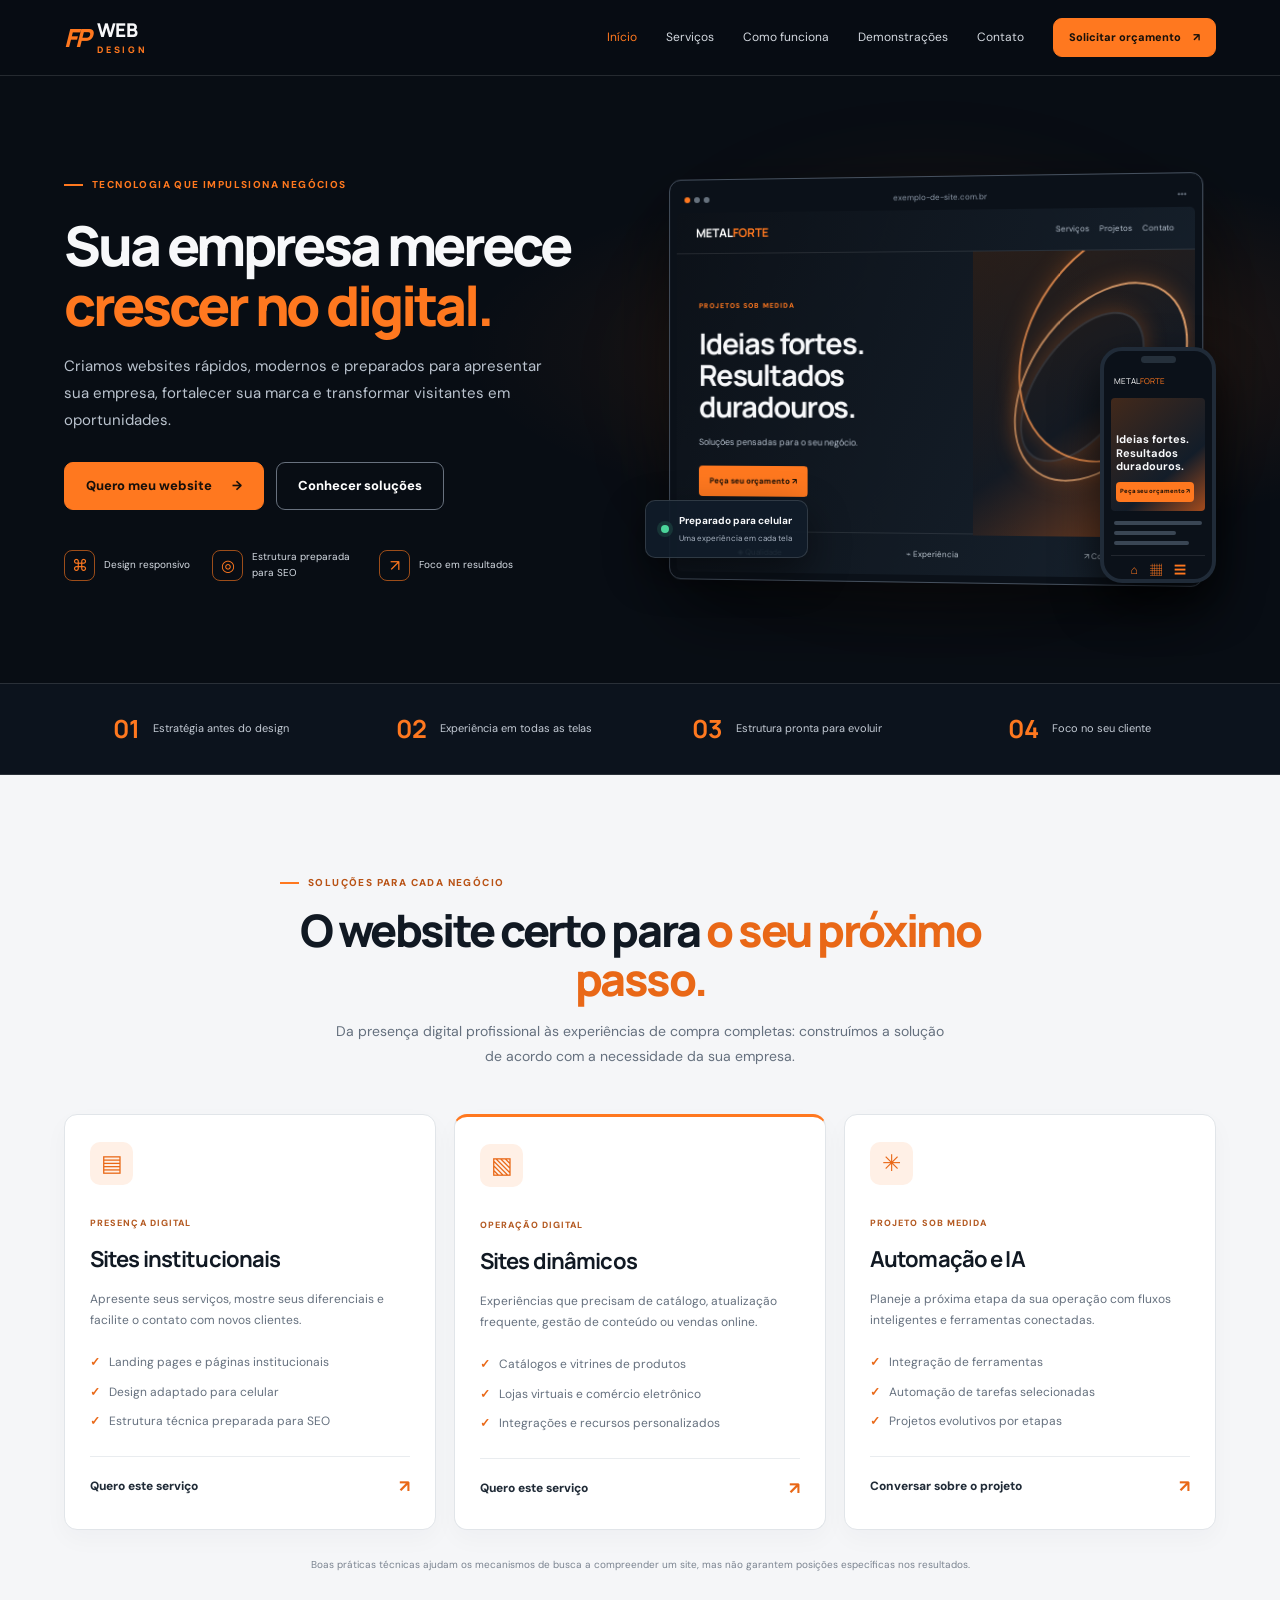
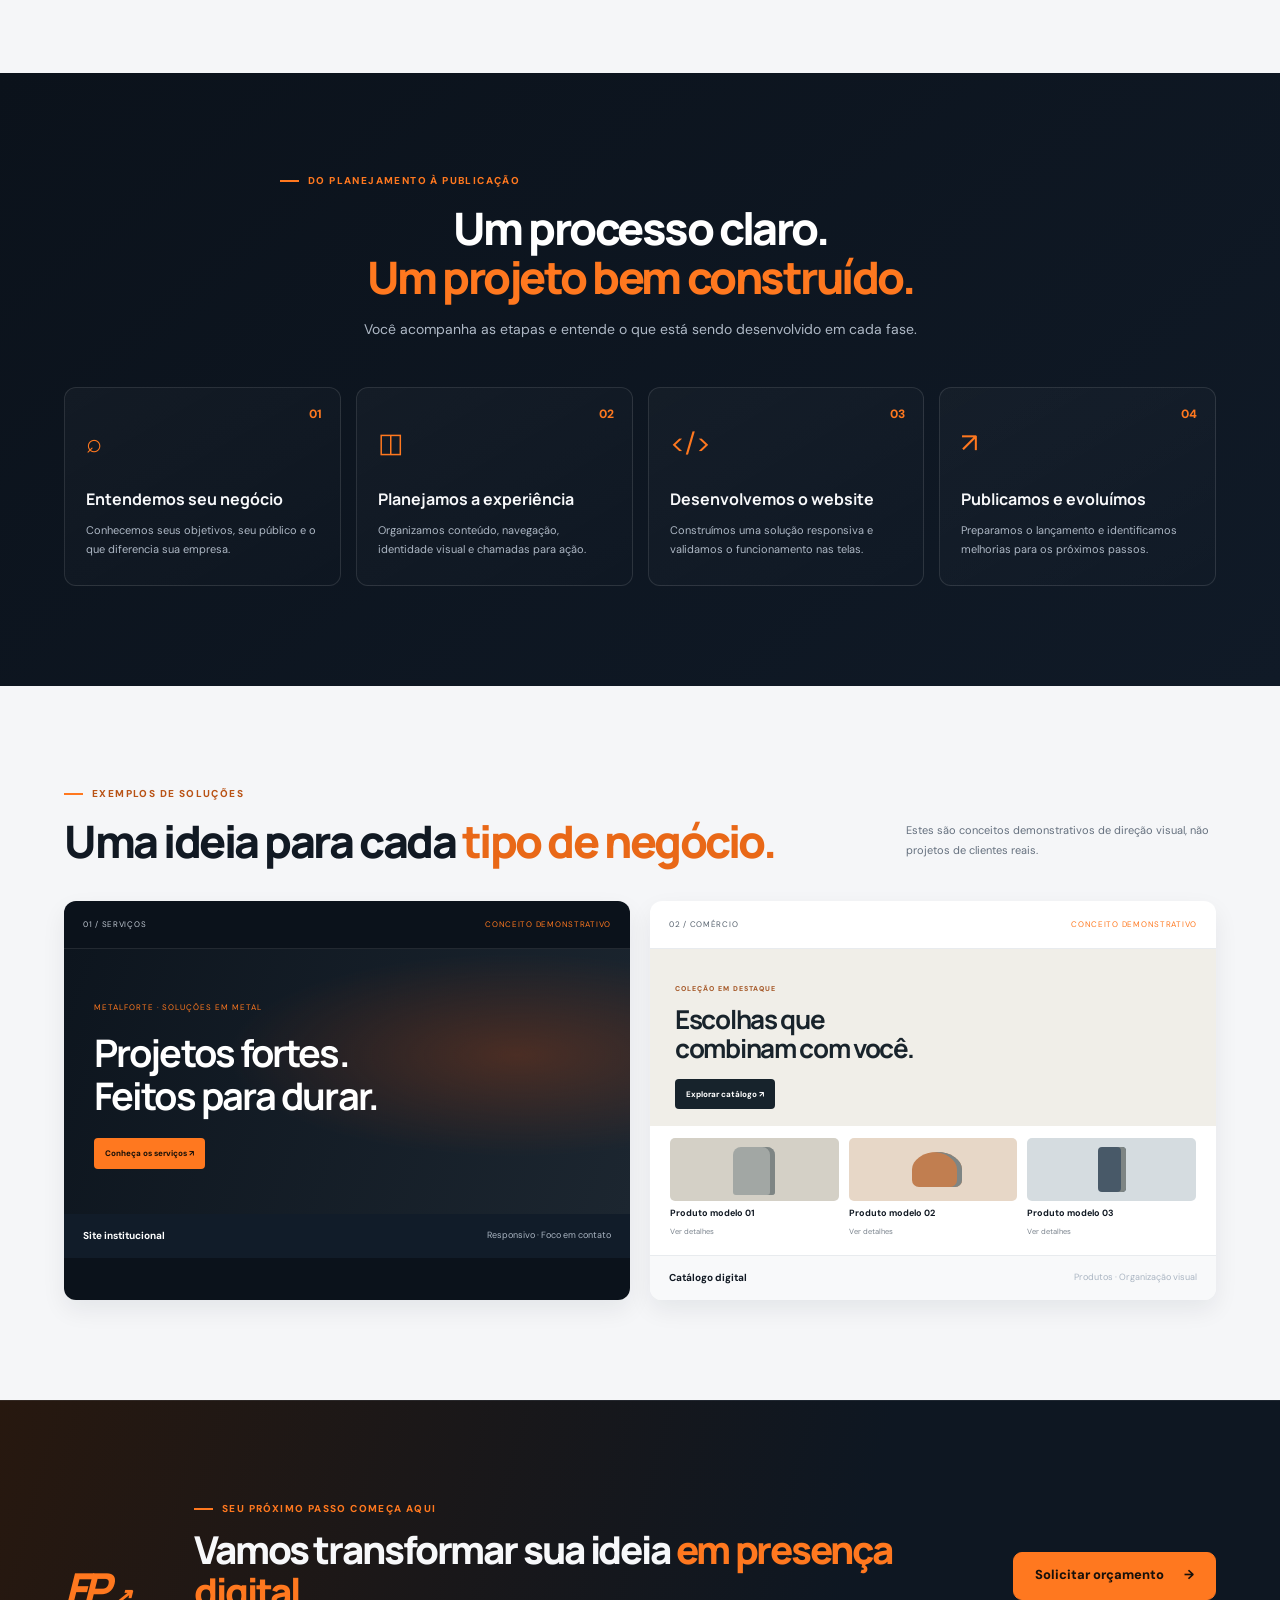
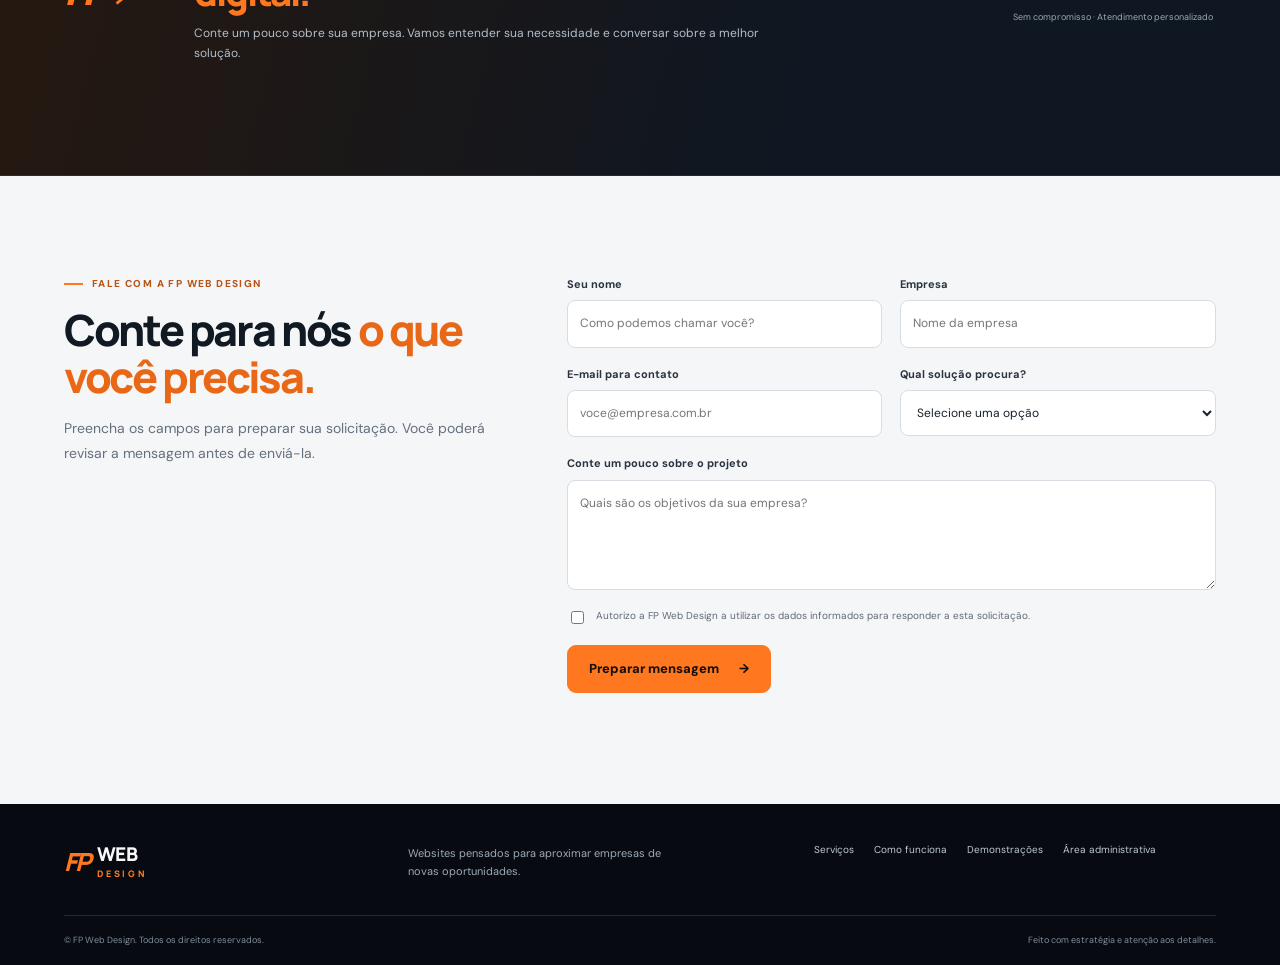
==== index.html @ 77ced9f6 "Add files via upload" ====
<!doctype html>
<html lang="pt-BR">
<head>
  <meta charset="utf-8">
  <meta name="viewport" content="width=device-width, initial-scale=1">
  <meta name="theme-color" content="#080d14">
  <meta name="description" content="A FP Web Design cria websites modernos, responsivos e preparados para ajudar sua empresa a conquistar mais oportunidades." />
  <title>FP Web Design | Sites que geram resultados</title>
  <link rel="preconnect" href="https://fonts.googleapis.com">
  <link rel="preconnect" href="https://fonts.gstatic.com" crossorigin>
  <link href="https://fonts.googleapis.com/css2?family=DM+Sans:wght@400;500;600;700&family=Manrope:wght@400;500;600;700;800&display=swap" rel="stylesheet">
  <link rel="stylesheet" href="styles.css">
</head>
<body>
  <header class="topbar">
    <a class="marca" href="#inicio" aria-label="FP Web Design - início">
      <span class="marca-simbolo">FP</span><span class="marca-texto">WEB <small>DESIGN</small></span>
    </a>
    <button class="menu-alternar" aria-label="Abrir menu" aria-expanded="false" aria-controls="menu-principal"><span></span><span></span><span></span></button>
    <nav id="menu-principal" class="menu-principal">
      <a class="ativo" href="#inicio">Início</a><a href="#servicos">Serviços</a><a href="#processo">Como funciona</a><a href="#portfolio">Demonstrações</a><a href="#contato">Contato</a>
      <a class="botao botao-pequeno" href="#contato">Solicitar orçamento <span aria-hidden="true">↗</span></a>
    </nav>
  </header>

  <main>
    <section class="hero secao" id="inicio">
      <div class="hero-conteudo">
        <span class="sobretitulo"><i></i> TECNOLOGIA QUE IMPULSIONA NEGÓCIOS</span>
        <h1>Sua empresa merece <span>crescer no digital.</span></h1>
        <p class="hero-descricao">Criamos websites rápidos, modernos e preparados para apresentar sua empresa, fortalecer sua marca e transformar visitantes em oportunidades.</p>
        <div class="hero-acoes"><a class="botao" href="#contato">Quero meu website <span aria-hidden="true">→</span></a><a class="botao botao-secundario" href="#portfolio">Conhecer soluções</a></div>
        <div class="beneficios"><div><span class="icone">⌘</span><span>Design responsivo</span></div><div><span class="icone">◎</span><span>Estrutura preparada para SEO</span></div><div><span class="icone">↗</span><span>Foco em resultados</span></div></div>
      </div>
      <div class="hero-visual" aria-label="Prévia ilustrativa de um website em computador e celular">
        <div class="brilho"></div>
        <div class="janela-site">
          <div class="janela-topo"><span class="pontos"><i></i><i></i><i></i></span><span>exemplo-de-site.com.br</span><span>•••</span></div>
          <div class="mini-site">
            <div class="mini-nav"><b>METAL<span>FORTE</span></b><span>Serviços　 Projetos　 Contato</span></div>
            <div class="mini-conteudo"><small>PROJETOS SOB MEDIDA</small><h3>Ideias fortes.<br>Resultados duradouros.</h3><p>Soluções pensadas para o seu negócio.</p><span class="mini-botao">Peça seu orçamento ↗</span></div>
            <div class="mini-imagem"><div class="arco arco-1"></div><div class="arco arco-2"></div><div class="arco arco-3"></div><span>DESIGN<br>QUE CONECTA</span></div>
            <div class="mini-rodape"><span>◈ Qualidade</span><span>⌁ Experiência</span><span>↗ Confiança</span></div>
          </div>
        </div>
        <div class="celular"><div class="celular-ilha"></div><div class="celular-marca">METAL<span>FORTE</span></div><div class="celular-imagem"><b>Ideias fortes.<br>Resultados duradouros.</b><span class="mini-botao">Peça seu orçamento ↗</span></div><div class="celular-linhas"><i></i><i></i><i></i></div><div class="celular-menu">⌂　▦　☰</div></div>
        <div class="etiqueta-flutuante"><span class="status-ponto"></span><div><b>Preparado para celular</b><small>Uma experiência em cada tela</small></div></div>
      </div>
    </section>

    <section class="faixa-numeros" aria-label="Diferenciais da FP Web Design"><div><strong>01</strong><span>Estratégia antes do design</span></div><div><strong>02</strong><span>Experiência em todas as telas</span></div><div><strong>03</strong><span>Estrutura pronta para evoluir</span></div><div><strong>04</strong><span>Foco no seu cliente</span></div></section>

    <section class="secao servicos" id="servicos">
      <div class="cabecalho-secao"><span class="sobretitulo texto-escuro"><i></i> SOLUÇÕES PARA CADA NEGÓCIO</span><h2>O website certo para <span>o seu próximo passo.</span></h2><p>Da presença digital profissional às experiências de compra completas: construímos a solução de acordo com a necessidade da sua empresa.</p></div>
      <div class="cartoes-servicos">
        <article class="cartao-servico"><div class="cartao-icone">▤</div><span class="etiqueta">PRESENÇA DIGITAL</span><h3>Sites institucionais</h3><p>Apresente seus serviços, mostre seus diferenciais e facilite o contato com novos clientes.</p><ul><li>Landing pages e páginas institucionais</li><li>Design adaptado para celular</li><li>Estrutura técnica preparada para SEO</li></ul><a href="#contato" class="link-seta" data-servico="Site institucional">Quero este serviço <span>↗</span></a></article>
        <article class="cartao-servico cartao-destaque"><div class="cartao-icone">▧</div><span class="etiqueta">OPERAÇÃO DIGITAL</span><h3>Sites dinâmicos</h3><p>Experiências que precisam de catálogo, atualização frequente, gestão de conteúdo ou vendas online.</p><ul><li>Catálogos e vitrines de produtos</li><li>Lojas virtuais e comércio eletrônico</li><li>Integrações e recursos personalizados</li></ul><a href="#contato" class="link-seta" data-servico="Site dinâmico">Quero este serviço <span>↗</span></a></article>
        <article class="cartao-servico"><div class="cartao-icone">✳</div><span class="etiqueta">PROJETO SOB MEDIDA</span><h3>Automação e IA</h3><p>Planeje a próxima etapa da sua operação com fluxos inteligentes e ferramentas conectadas.</p><ul><li>Integração de ferramentas</li><li>Automação de tarefas selecionadas</li><li>Projetos evolutivos por etapas</li></ul><a href="#contato" class="link-seta" data-servico="Automação e inteligência artificial">Conversar sobre o projeto <span>↗</span></a></article>
      </div>
      <p class="nota-seo">Boas práticas técnicas ajudam os mecanismos de busca a compreender um site, mas não garantem posições específicas nos resultados.</p>
    </section>

    <section class="secao processo" id="processo">
      <div class="cabecalho-secao"><span class="sobretitulo"><i></i> DO PLANEJAMENTO À PUBLICAÇÃO</span><h2>Um processo claro.<br><span>Um projeto bem construído.</span></h2><p>Você acompanha as etapas e entende o que está sendo desenvolvido em cada fase.</p></div>
      <div class="passos"><article><span class="passo-numero">01</span><div class="passo-icone">⌕</div><h3>Entendemos seu negócio</h3><p>Conhecemos seus objetivos, seu público e o que diferencia sua empresa.</p></article><article><span class="passo-numero">02</span><div class="passo-icone">◫</div><h3>Planejamos a experiência</h3><p>Organizamos conteúdo, navegação, identidade visual e chamadas para ação.</p></article><article><span class="passo-numero">03</span><div class="passo-icone">&lt;/&gt;</div><h3>Desenvolvemos o website</h3><p>Construímos uma solução responsiva e validamos o funcionamento nas telas.</p></article><article><span class="passo-numero">04</span><div class="passo-icone">↗</div><h3>Publicamos e evoluímos</h3><p>Preparamos o lançamento e identificamos melhorias para os próximos passos.</p></article></div>
    </section>

    <section class="secao portfolio" id="portfolio">
      <div class="portfolio-cabecalho"><div><span class="sobretitulo texto-escuro"><i></i> EXEMPLOS DE SOLUÇÕES</span><h2>Uma ideia para cada <span>tipo de negócio.</span></h2></div><p>Estes são conceitos demonstrativos de direção visual, não projetos de clientes reais.</p></div>
      <div class="portfolio-grade"><article class="projeto projeto-metal"><div class="projeto-topo"><span>01 / SERVIÇOS</span><span>CONCEITO DEMONSTRATIVO</span></div><div class="projeto-centro"><small>METALFORTE · SOLUÇÕES EM METAL</small><h3>Projetos fortes.<br>Feitos para durar.</h3><span class="mini-botao">Conheça os serviços ↗</span></div><div class="projeto-rodape"><b>Site institucional</b><span>Responsivo · Foco em contato</span></div></article><article class="projeto projeto-loja"><div class="projeto-topo"><span>02 / COMÉRCIO</span><span>CONCEITO DEMONSTRATIVO</span></div><div class="loja-faixa"><small>COLEÇÃO EM DESTAQUE</small><h3>Escolhas que<br>combinam com você.</h3><span class="mini-botao">Explorar catálogo ↗</span></div><div class="produtos"><div><span class="produto-forma forma-1"></span><b>Produto modelo 01</b><small>Ver detalhes</small></div><div><span class="produto-forma forma-2"></span><b>Produto modelo 02</b><small>Ver detalhes</small></div><div><span class="produto-forma forma-3"></span><b>Produto modelo 03</b><small>Ver detalhes</small></div></div><div class="projeto-rodape"><b>Catálogo digital</b><span>Produtos · Organização visual</span></div></article></div>
    </section>

    <section class="cta-final secao" id="contato"><div class="cta-marca">FP<span>↗</span></div><div class="cta-texto"><span class="sobretitulo"><i></i> SEU PRÓXIMO PASSO COMEÇA AQUI</span><h2>Vamos transformar sua ideia <span>em presença digital.</span></h2><p>Conte um pouco sobre sua empresa. Vamos entender sua necessidade e conversar sobre a melhor solução.</p></div><div class="cta-acoes"><a class="botao" href="#formulario">Solicitar orçamento <span>→</span></a><span>Sem compromisso · Atendimento personalizado</span></div></section>

    <section class="secao contato-secao" id="formulario"><div class="contato-intro"><span class="sobretitulo texto-escuro"><i></i> FALE COM A FP WEB DESIGN</span><h2>Conte para nós <span>o que você precisa.</span></h2><p>Preencha os campos para preparar sua solicitação. Você poderá revisar a mensagem antes de enviá-la.</p></div>
      <form class="form-contato" id="form-contato"><div class="campo"><label for="nome">Seu nome</label><input id="nome" name="nome" autocomplete="name" placeholder="Como podemos chamar você?" required></div><div class="campo"><label for="empresa">Empresa</label><input id="empresa" name="empresa" autocomplete="organization" placeholder="Nome da empresa"></div><div class="campo"><label for="email">E-mail para contato</label><input id="email" name="email" type="email" autocomplete="email" placeholder="voce@empresa.com.br" required></div><div class="campo"><label for="tipo-site">Qual solução procura?</label><select id="tipo-site" name="tipo-site" required><option value="">Selecione uma opção</option><option>Site institucional ou landing page</option><option>Catálogo ou site dinâmico</option><option>Loja virtual</option><option>Automação e inteligência artificial</option><option>Ainda preciso de orientação</option></select></div><div class="campo campo-largo"><label for="mensagem">Conte um pouco sobre o projeto</label><textarea id="mensagem" name="mensagem" rows="4" placeholder="Quais são os objetivos da sua empresa?"></textarea></div><label class="consentimento campo-largo"><input type="checkbox" id="autorizacao" required><span>Autorizo a FP Web Design a utilizar os dados informados para responder a esta solicitação.</span></label><div class="campo-largo"><button class="botao" type="submit">Preparar mensagem <span>→</span></button><p class="form-retorno" id="form-retorno" aria-live="polite"></p></div></form>
    </section>
  </main>

  <footer class="rodape"><div class="rodape-principal"><a class="marca" href="#inicio"><span class="marca-simbolo">FP</span><span class="marca-texto">WEB <small>DESIGN</small></span></a><p>Websites pensados para aproximar empresas de novas oportunidades.</p><div class="rodape-links"><a href="#servicos">Serviços</a><a href="#processo">Como funciona</a><a href="#portfolio">Demonstrações</a><a href="admin.html">Área administrativa</a></div></div><div class="rodape-base"><span>© <span id="ano-atual"></span> FP Web Design. Todos os direitos reservados.</span><span>Feito com estratégia e atenção aos detalhes.</span></div></footer>
  <script src="script.js"></script>
</body>
</html>
---- styles.css ----
:root{--fundo:#080d14;--fundo-2:#0e1621;--painel:#111c29;--texto:#f7f8fa;--muted:#a9b3c1;--laranja:#ff781f;--laranja-claro:#ff9a52;--claro:#f5f6f8;--tinta:#111923;--linha:rgba(255,255,255,.12);--fonte:'DM Sans',sans-serif;--titulo:'Manrope',sans-serif;--largura:1180px}*{box-sizing:border-box}html{scroll-behavior:smooth;scroll-padding-top:88px}body{margin:0;background:var(--fundo);color:var(--texto);font-family:var(--fonte);line-height:1.6;-webkit-font-smoothing:antialiased}a{color:inherit;text-decoration:none}button,input,select,textarea{font:inherit}.topbar{height:76px;padding:0 max(5vw,24px);display:flex;align-items:center;justify-content:space-between;border-bottom:1px solid var(--linha);background:rgba(8,13,20,.94);position:sticky;top:0;z-index:20;backdrop-filter:blur(16px)}.marca{display:inline-flex;align-items:center;gap:9px;font-family:var(--titulo);font-weight:800;letter-spacing:-.04em}.marca-simbolo{font-size:25px;letter-spacing:-.1em;color:var(--laranja);font-weight:800;font-style:italic}.marca-texto{font-size:19px;line-height:1}.marca-texto small{display:block;font-size:9px;letter-spacing:.31em;color:var(--laranja);margin-top:5px}.menu-principal{display:flex;align-items:center;gap:29px;font-size:12px;color:#d3d8df}.menu-principal>a:not(.botao):hover,.menu-principal>a.ativo{color:var(--laranja)}.botao{min-height:48px;padding:0 21px;display:inline-flex;align-items:center;justify-content:center;gap:20px;border:1px solid var(--laranja);border-radius:9px;background:var(--laranja);color:#17100a;font-size:13px;font-weight:800;transition:transform .2s,background .2s;cursor:pointer}.botao:hover{transform:translateY(-2px);background:var(--laranja-claro)}.botao-pequeno{min-height:39px;padding:0 15px;font-size:11px;gap:12px}.botao-secundario{border-color:#68717e;background:transparent;color:white}.botao-secundario:hover{background:#172230}.menu-alternar{display:none;background:none;border:0;color:white}.secao{padding:100px max(5vw,24px)}.hero{min-height:570px;display:grid;grid-template-columns:1fr 1.05fr;gap:38px;align-items:center;max-width:none;overflow:hidden;background:radial-gradient(ellipse at 78% 45%,rgba(255,120,31,.12),transparent 38%),var(--fundo)}.hero-conteudo{max-width:570px;justify-self:end;width:100%;z-index:2}.sobretitulo{display:flex;align-items:center;gap:9px;font-size:10px;letter-spacing:.14em;font-weight:800;color:var(--laranja)}.sobretitulo i{width:19px;height:2px;background:var(--laranja);display:inline-block}.hero h1,.cabecalho-secao h2,.portfolio h2,.cta-texto h2,.contato-intro h2{font-family:var(--titulo);font-size:clamp(38px,4.3vw,60px);line-height:1.09;letter-spacing:-.055em;margin:22px 0 18px;font-weight:800}.hero h1 span,.cabecalho-secao h2 span,.portfolio h2 span,.cta-texto h2 span,.contato-intro h2 span{color:var(--laranja)}.hero-descricao{max-width:480px;color:#bac3ce;font-size:15px;line-height:1.8}.hero-acoes{display:flex;gap:12px;flex-wrap:wrap;margin-top:28px}.beneficios{display:flex;gap:22px;flex-wrap:wrap;margin-top:39px}.beneficios>div{display:flex;align-items:center;gap:9px;font-size:10px;color:#d6dce4;max-width:145px}.icone{width:31px;height:31px;display:grid;place-items:center;border:1px solid rgba(255,120,31,.6);border-radius:8px;color:var(--laranja);font-size:16px;flex-shrink:0}.hero-visual{min-height:390px;position:relative;display:flex;align-items:center;justify-content:center;max-width:630px;width:100%}.brilho{position:absolute;width:80%;height:75%;border-radius:50%;background:rgba(255,102,19,.15);filter:blur(65px)}.janela-site{position:relative;width:94%;border:1px solid #46515f;border-radius:12px;background:#0b1119;padding:7px;box-shadow:0 30px 75px #0009;transform:perspective(1200px) rotateY(-5deg)}.janela-topo{height:26px;display:flex;align-items:center;justify-content:space-between;padding:0 8px;color:#8d99a8;font-size:8px}.pontos{display:flex;gap:4px}.pontos i{width:6px;height:6px;border-radius:50%;background:#66717d}.pontos i:first-child{background:var(--laranja)}.mini-site{min-height:290px;background:linear-gradient(115deg,#0c1118,#17222e);border-radius:5px;overflow:hidden;position:relative}.mini-nav{height:42px;border-bottom:1px solid #ffffff19;display:flex;align-items:center;justify-content:space-between;padding:0 20px;font-size:8px;color:#b6c1ce}.mini-nav b,.celular-marca{font-family:var(--titulo);font-size:12px;color:white}.mini-nav b span,.celular-marca span{color:var(--laranja)}.mini-conteudo{position:relative;z-index:2;padding:37px 0 35px 23px;width:63%}.mini-conteudo small,.loja-faixa small{font-size:7px;letter-spacing:.14em;color:var(--laranja);font-weight:800}.mini-conteudo h3{font-family:var(--titulo);font-size:clamp(20px,2.3vw,32px);line-height:1.1;letter-spacing:-.04em;margin:12px 0}.mini-conteudo p{font-size:9px;color:#b4bfcc}.mini-botao{display:inline-flex;padding:9px 11px;border-radius:4px;background:var(--laranja);color:#1b1109;font-size:8px;font-weight:800;margin-top:8px}.mini-imagem{position:absolute;right:0;top:42px;bottom:40px;width:42%;overflow:hidden;background:linear-gradient(145deg,#332116,#151b24 55%,#9b4d20)}.mini-imagem:after{content:"";position:absolute;inset:0;background:linear-gradient(90deg,#11172055,transparent)}.arco{position:absolute;border:2px solid #ff9a52;transform:rotate(35deg);border-radius:50%;width:190px;height:260px;right:-30px;top:-40px;box-shadow:0 0 22px #ff781f55}.arco-2{width:140px;height:220px;right:22px;top:20px;border-color:#e4a16b}.arco-3{width:90px;height:170px;right:65px;top:50px;border-color:#fff2}.mini-imagem span{position:absolute;z-index:2;right:10px;bottom:12px;font-size:8px;letter-spacing:.12em;font-weight:800}.mini-rodape{height:42px;border-top:1px solid #ffffff18;display:flex;align-items:center;justify-content:space-around;color:#bdc7d1;font-size:8px}.celular{position:absolute;right:0;bottom:0;width:116px;height:236px;border:4px solid #202b38;background:#0b1119;border-radius:22px;padding:19px 7px 8px;z-index:4;box-shadow:0 20px 45px #000b;overflow:hidden}.celular-ilha{position:absolute;top:5px;left:37px;width:35px;height:7px;border-radius:8px;background:#25303b}.celular-marca{font-size:8px;margin:5px 3px 10px}.celular-imagem{height:113px;border-radius:4px;padding:9px 5px;background:linear-gradient(140deg,#42291b,#131d29 65%,#a44b1c);display:flex;flex-direction:column;justify-content:flex-end}.celular-imagem b{font-size:11px;line-height:1.25}.celular-imagem .mini-botao{font-size:6px;padding:5px 4px;align-self:flex-start}.celular-linhas{padding:10px 3px;display:grid;gap:6px}.celular-linhas i{height:4px;border-radius:4px;background:#3a4654}.celular-linhas i:nth-child(2){width:70%}.celular-linhas i:nth-child(3){width:85%}.celular-menu{text-align:center;border-top:1px solid #ffffff18;padding-top:5px;font-size:12px;color:var(--laranja)}.etiqueta-flutuante{position:absolute;left:0;bottom:25px;z-index:5;display:flex;align-items:center;gap:10px;padding:12px 15px;border:1px solid #ffffff22;border-radius:10px;background:#111c29ed;box-shadow:0 15px 40px #0007}.status-ponto{width:8px;height:8px;border-radius:50%;background:#4bd59a;box-shadow:0 0 0 4px #4bd59a22}.etiqueta-flutuante b,.etiqueta-flutuante small{display:block}.etiqueta-flutuante b{font-size:10px}.etiqueta-flutuante small{font-size:8px;color:var(--muted);margin-top:3px}.faixa-numeros{display:grid;grid-template-columns:repeat(4,1fr);gap:20px;padding:25px max(5vw,24px);border-top:1px solid var(--linha);border-bottom:1px solid var(--linha);background:#0c131d}.faixa-numeros div{display:flex;align-items:center;justify-content:center;gap:13px}.faixa-numeros strong{font-family:var(--titulo);font-size:25px;color:var(--laranja)}.faixa-numeros span{font-size:11px;color:#c4cbd5}.servicos,.portfolio,.contato-secao{background:var(--claro);color:var(--tinta)}.cabecalho-secao{max-width:720px;margin:0 auto 45px;text-align:center}.texto-escuro{color:#b95316}.cabecalho-secao h2,.portfolio h2,.contato-intro h2{font-size:clamp(32px,3.5vw,46px);color:#111923;margin:15px 0}.cabecalho-secao h2 span,.portfolio h2 span,.contato-intro h2 span{color:#e96817}.cabecalho-secao>p,.portfolio-cabecalho>p,.contato-intro>p{font-size:14px;line-height:1.8;color:#65707e;max-width:620px;margin:0 auto}.cartoes-servicos{display:grid;grid-template-columns:repeat(3,1fr);gap:18px;max-width:var(--largura);margin:auto}.cartao-servico{background:#fff;border:1px solid #e1e5e9;border-radius:13px;padding:27px 25px;box-shadow:0 9px 25px #17253608;transition:transform .2s,box-shadow .2s}.cartao-servico:hover{transform:translateY(-4px);box-shadow:0 15px 32px #17253612}.cartao-destaque{border-top:3px solid var(--laranja)}.cartao-icone{width:43px;height:43px;display:grid;place-items:center;border-radius:10px;background:#fff0e6;color:#e96817;font-size:23px;margin-bottom:23px}.etiqueta{font-size:9px;font-weight:800;letter-spacing:.12em;color:#b45a22}.cartao-servico h3{font-family:var(--titulo);font-size:22px;letter-spacing:-.04em;margin:8px 0}.cartao-servico p,.cartao-servico li{font-size:12px;color:#65707e;line-height:1.8}.cartao-servico ul{list-style:none;padding:0;margin:20px 0 23px}.cartao-servico li{margin:8px 0}.cartao-servico li:before{content:'✓';color:#e96817;font-weight:800;margin-right:9px}.link-seta{display:flex;justify-content:space-between;align-items:center;padding-top:16px;border-top:1px solid #e9ecef;font-size:12px;font-weight:800;color:#202b37}.link-seta span{color:#e96817;font-size:17px}.nota-seo{text-align:center;font-size:10px;color:#7b8490;margin:27px auto 0;max-width:750px}.processo{background:linear-gradient(140deg,#0b121b,#101a27)}.processo .cabecalho-secao h2{color:#fff}.processo .cabecalho-secao h2 span{color:var(--laranja)}.processo .cabecalho-secao>p{color:#aeb8c5}.passos{display:grid;grid-template-columns:repeat(4,1fr);gap:15px;max-width:var(--largura);margin:auto}.passos article{position:relative;padding:25px 21px;border:1px solid #ffffff1c;border-radius:12px;background:linear-gradient(150deg,#ffffff08,#ffffff02)}.passo-numero{position:absolute;top:17px;right:18px;font-size:12px;font-weight:800;color:var(--laranja)}.passo-icone{font-size:27px;color:var(--laranja);margin:8px 0 25px}.passos h3{font-family:var(--titulo);font-size:16px;line-height:1.35;margin:0 0 10px}.passos p{font-size:11px;line-height:1.8;color:#aeb8c5;margin:0}.portfolio-cabecalho{display:flex;align-items:end;justify-content:space-between;gap:25px;max-width:var(--largura);margin:0 auto 35px}.portfolio-cabecalho h2{margin-bottom:0}.portfolio-cabecalho>p{max-width:310px;margin:0 0 5px;font-size:11px}.portfolio-grade{display:grid;grid-template-columns:1fr 1fr;gap:20px;max-width:var(--largura);margin:auto}.projeto{border-radius:12px;overflow:hidden;background:#0b121b;color:#fff;min-height:330px;position:relative;box-shadow:0 10px 25px #0d1a2712}.projeto-topo{display:flex;justify-content:space-between;gap:10px;padding:17px 19px;border-bottom:1px solid #ffffff19;font-size:8px;letter-spacing:.09em;color:#c0c8d2}.projeto-topo span:last-child{color:var(--laranja)}.projeto-centro{padding:43px 30px 45px;min-height:220px;background:radial-gradient(ellipse at 80% 40%,#7d391d80,transparent 45%),linear-gradient(110deg,#0d151e,#1c2630)}.projeto-centro small{font-size:8px;color:var(--laranja);letter-spacing:.12em}.projeto-centro h3,.loja-faixa h3{font-family:var(--titulo);font-size:clamp(25px,3vw,38px);line-height:1.12;letter-spacing:-.05em;margin:14px 0}.projeto-rodape{padding:14px 19px;display:flex;justify-content:space-between;gap:10px;background:#111c29;font-size:10px}.projeto-rodape span{color:#aab5c2;font-size:9px}.projeto-loja{background:#fff;color:#111923}.projeto-loja .projeto-topo{border-color:#e8ebee;color:#56616d}.loja-faixa{padding:24px 25px 17px;background:#f0eee8}.loja-faixa small{color:#a65a2a}.loja-faixa h3{font-size:26px;color:#18232b;margin:7px 0}.loja-faixa .mini-botao{background:#17232c;color:#fff}.produtos{display:grid;grid-template-columns:repeat(3,1fr);gap:10px;padding:12px 20px 17px}.produtos>div{display:flex;flex-direction:column;gap:5px;font-size:9px}.produto-forma{height:63px;border-radius:5px;background:#d4d0c6;display:block;position:relative;overflow:hidden}.produto-forma:after{content:"";position:absolute;width:42px;height:48px;background:#a2a7a4;left:calc(50% - 21px);top:9px;border-radius:8px 8px 3px 3px;box-shadow:inset -5px 0 #7e8584}.forma-2{background:#e7d7c7}.forma-2:after{background:#c17e50;width:50px;height:35px;top:14px;border-radius:50% 50% 7px 7px}.forma-3{background:#d5dce0}.forma-3:after{background:#485968;width:28px;height:45px;left:calc(50% - 14px);border-radius:4px}.produtos small{color:#7a838d}.projeto-loja .projeto-rodape{background:#f8f9fa;border-top:1px solid #e8ebee}.cta-final{display:grid;grid-template-columns:100px 1fr auto;align-items:center;gap:30px;background:linear-gradient(105deg,#27180f,#0e1722 65%);border-top:1px solid #ffffff13;border-bottom:1px solid #ffffff13}.cta-marca{font-family:var(--titulo);font-size:44px;font-weight:800;letter-spacing:-.12em;color:var(--laranja);font-style:italic}.cta-marca span{font-size:24px;margin-left:7px}.cta-texto h2{font-size:clamp(28px,3vw,39px);margin:12px 0}.cta-texto p{font-size:12px;color:#b4bec9;max-width:580px}.cta-acoes{display:flex;flex-direction:column;align-items:flex-start;gap:10px}.cta-acoes>span{font-size:9px;color:#9da8b5}.contato-secao{display:grid;grid-template-columns:.8fr 1.2fr;gap:70px;align-items:start}.contato-intro h2{font-size:clamp(32px,3.5vw,43px)}.contato-intro>p{margin:0}.form-contato{display:grid;grid-template-columns:1fr 1fr;gap:18px}.campo{display:flex;flex-direction:column;gap:7px}.campo label{font-size:11px;font-weight:700;color:#293440}.campo input,.campo select,.campo textarea{width:100%;border:1px solid #d7dde3;border-radius:8px;background:#fff;color:#17212b;padding:13px 12px;outline:none;font-size:12px}.campo input:focus,.campo select:focus,.campo textarea:focus{border-color:#e96817;box-shadow:0 0 0 3px #ff781f20}.campo textarea{resize:vertical;min-height:110px}.campo-largo{grid-column:1/-1}.consentimento{display:flex;flex-direction:row;align-items:flex-start;gap:9px;font-size:10px;color:#606b77}.consentimento input{accent-color:#e96817;margin-top:3px}.form-contato .botao{justify-self:start}.form-retorno{font-size:11px;color:#8b4318}.rodape{padding:38px max(5vw,24px) 0;background:#070b11}.rodape-principal{display:grid;grid-template-columns:1fr 1.2fr 1.3fr;gap:35px;align-items:start;padding-bottom:32px}.rodape-principal>p{font-size:11px;color:#9ea9b7;max-width:270px;margin:3px 0}.rodape-links{display:flex;flex-wrap:wrap;gap:12px 20px;font-size:10px;color:#c0c8d2}.rodape-links a:hover{color:var(--laranja)}.rodape-base{display:flex;justify-content:space-between;gap:15px;border-top:1px solid var(--linha);padding:17px 0;color:#818c99;font-size:9px}
@media(max-width:1000px){.menu-principal{gap:16px}.hero{grid-template-columns:1fr 1fr;gap:20px}.hero h1{font-size:46px}.hero-visual{min-height:330px}.beneficios{gap:12px}.beneficios>div{max-width:125px}.faixa-numeros{grid-template-columns:repeat(2,1fr);row-gap:20px}.cartao-servico{padding:22px 18px}.contato-secao{gap:35px}.cta-final{grid-template-columns:65px 1fr}.cta-acoes{grid-column:2;flex-direction:row;align-items:center;flex-wrap:wrap}.passos{grid-template-columns:repeat(2,1fr)}}
@media(max-width:720px){html{scroll-padding-top:72px}.topbar{height:68px;padding:0 20px}.marca-simbolo{font-size:23px}.marca-texto{font-size:17px}.menu-alternar{display:flex;width:40px;height:40px;flex-direction:column;align-items:center;justify-content:center;gap:5px;border:1px solid #ffffff25;border-radius:8px}.menu-alternar span{display:block;width:18px;height:2px;background:#fff;border-radius:3px}.menu-principal{display:none;position:absolute;top:67px;left:0;right:0;padding:18px 20px 22px;background:#0b121b;border-bottom:1px solid var(--linha);flex-direction:column;align-items:stretch;gap:0}.menu-principal.aberto{display:flex}.menu-principal>a:not(.botao){padding:12px 2px;border-bottom:1px solid #ffffff12}.menu-principal .botao{margin-top:14px}.secao{padding:70px 20px}.hero{grid-template-columns:1fr;padding-top:59px;gap:28px}.hero-conteudo{justify-self:stretch}.hero h1{font-size:clamp(39px,10vw,53px);max-width:550px}.hero-descricao{font-size:14px}.hero-acoes{display:grid;grid-template-columns:1fr 1fr;gap:9px}.hero-acoes .botao{padding:0 12px;gap:9px;font-size:11px}.beneficios{display:grid;grid-template-columns:repeat(3,1fr);gap:10px;margin-top:27px}.beneficios>div{align-items:flex-start;flex-direction:column;gap:7px;font-size:9px}.hero-visual{min-height:290px;margin:0 auto;width:100%;max-width:520px}.janela-site{width:94%;transform:none}.mini-site{min-height:220px}.mini-conteudo{padding:27px 0 24px 15px}.mini-conteudo h3{font-size:clamp(17px,5vw,25px)}.mini-conteudo p{font-size:8px}.mini-nav{padding:0 12px}.mini-nav>span{font-size:6px}.mini-rodape{font-size:6px}.celular{width:95px;height:199px;right:-1px;border-width:3px;border-radius:18px;padding:16px 6px 6px}.celular-ilha{left:30px;width:29px;height:6px}.celular-imagem{height:90px;padding:6px 4px}.celular-imagem b{font-size:9px}.celular-marca{font-size:7px}.celular-linhas{padding:7px 2px;gap:5px}.celular-menu{font-size:10px}.etiqueta-flutuante{left:0;bottom:8px;padding:9px 10px}.etiqueta-flutuante b{font-size:9px}.etiqueta-flutuante small{font-size:7px}.faixa-numeros{padding:22px 20px;gap:17px 10px}.faixa-numeros div{justify-content:flex-start;gap:9px}.faixa-numeros strong{font-size:22px}.faixa-numeros span{font-size:9px;line-height:1.35}.cabecalho-secao{margin-bottom:30px}.cabecalho-secao h2,.portfolio h2,.contato-intro h2{font-size:clamp(31px,8vw,40px)}.cabecalho-secao>p{font-size:12px}.cartoes-servicos{grid-template-columns:1fr;gap:13px}.cartao-servico{padding:23px}.cartao-servico h3{font-size:21px}.processo .cabecalho-secao{text-align:left}.passos{grid-template-columns:1fr 1fr;gap:10px}.passos article{padding:19px 15px}.passo-icone{margin:10px 0 18px}.passos h3{font-size:14px}.passos p{font-size:10px}.portfolio-cabecalho{display:block;margin-bottom:25px}.portfolio-cabecalho>p{margin:12px 0 0}.portfolio-grade{grid-template-columns:1fr;gap:15px}.projeto{min-height:300px}.projeto-centro{min-height:200px;padding:35px 22px}.projeto-centro h3{font-size:32px}.cta-final{grid-template-columns:1fr;gap:15px}.cta-marca{font-size:35px}.cta-texto h2{font-size:32px}.cta-acoes{grid-column:auto;flex-direction:column;align-items:flex-start}.contato-secao{grid-template-columns:1fr;gap:28px}.form-contato{grid-template-columns:1fr;gap:15px}.campo-largo{grid-column:auto}.rodape-principal{grid-template-columns:1fr;gap:16px}.rodape-links{gap:12px 17px}.rodape-base{flex-direction:column;gap:7px;font-size:8px}}
@media(max-width:380px){.hero-acoes{grid-template-columns:1fr}.beneficios{gap:7px}.hero-visual{min-height:245px}.mini-conteudo{padding-top:22px}.mini-conteudo h3{font-size:17px}.etiqueta-flutuante{bottom:0}.passos{grid-template-columns:1fr}.passos article{min-height:155px}.faixa-numeros{grid-template-columns:1fr 1fr}.projeto-topo{font-size:7px}.projeto-rodape{flex-direction:column;gap:4px}}
@media(prefers-reduced-motion:reduce){*,*::before,*::after{scroll-behavior:auto!important;transition:none!important;animation:none!important}}
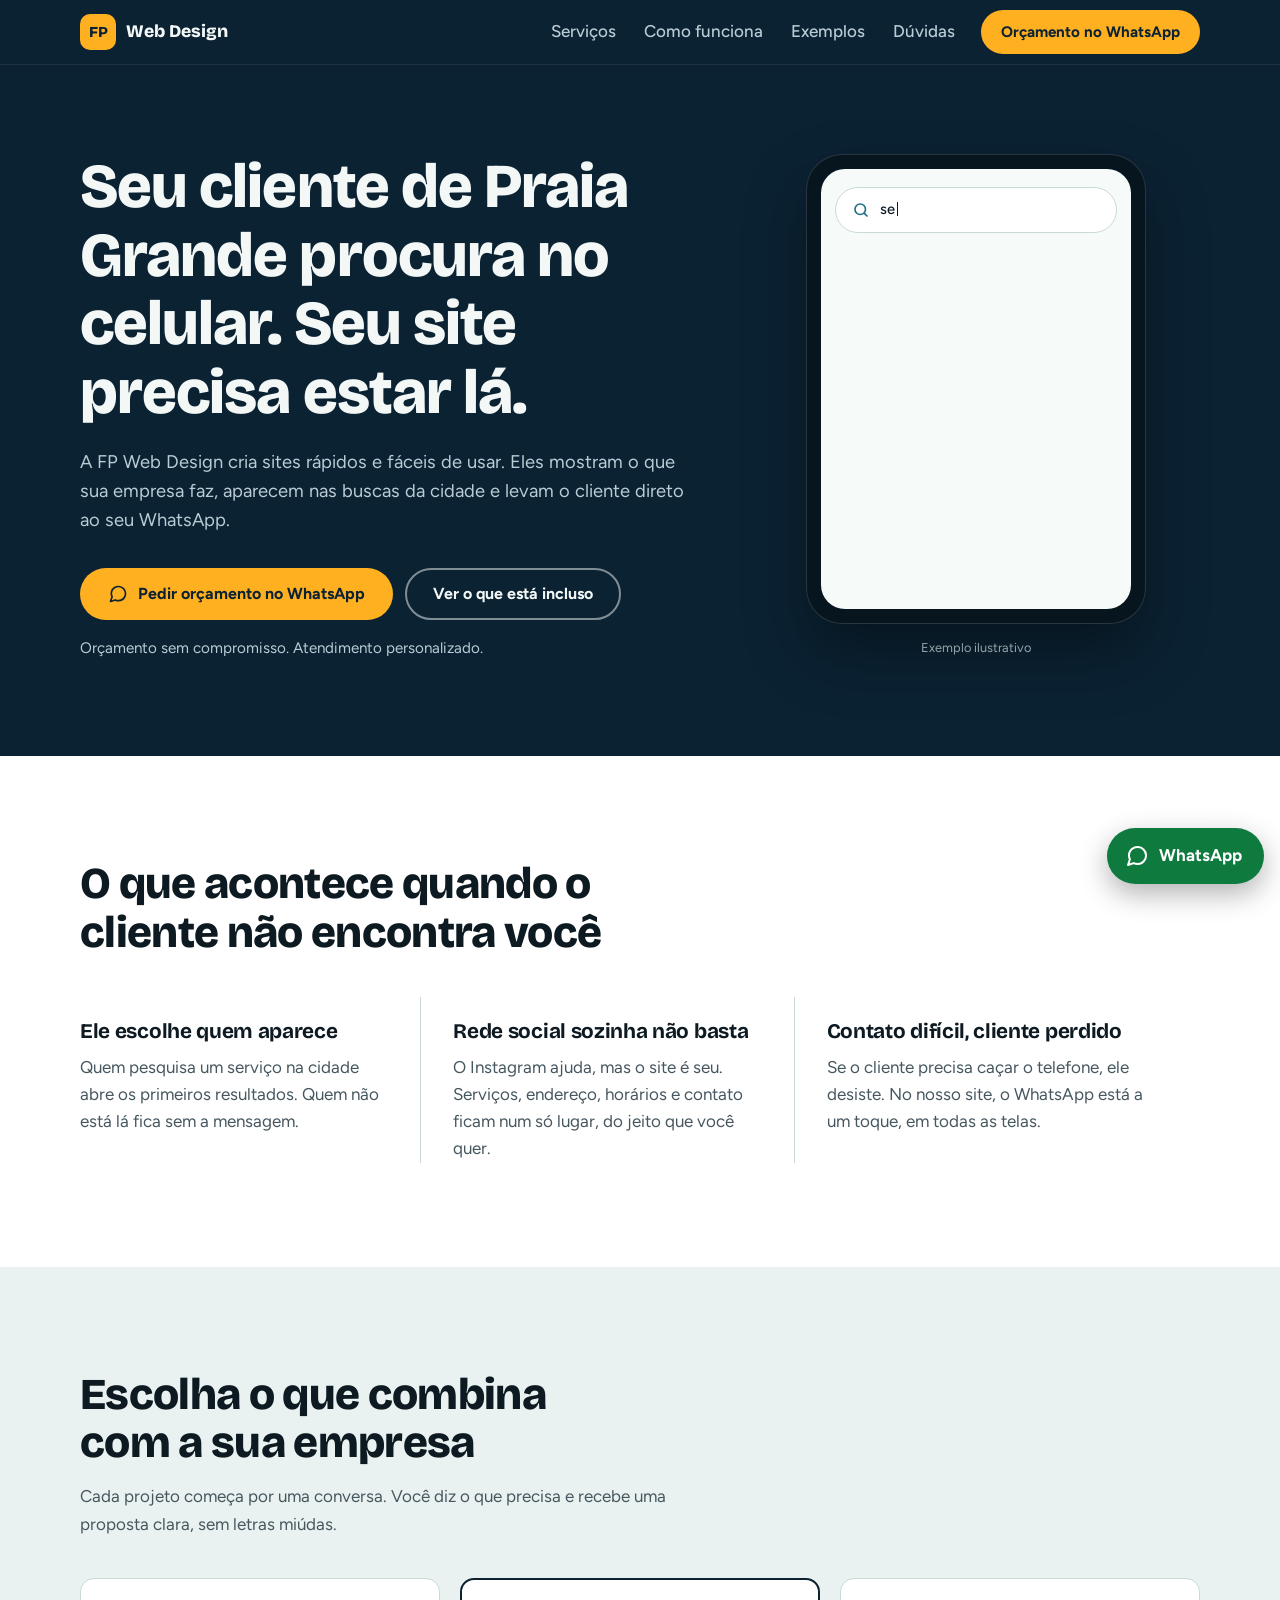
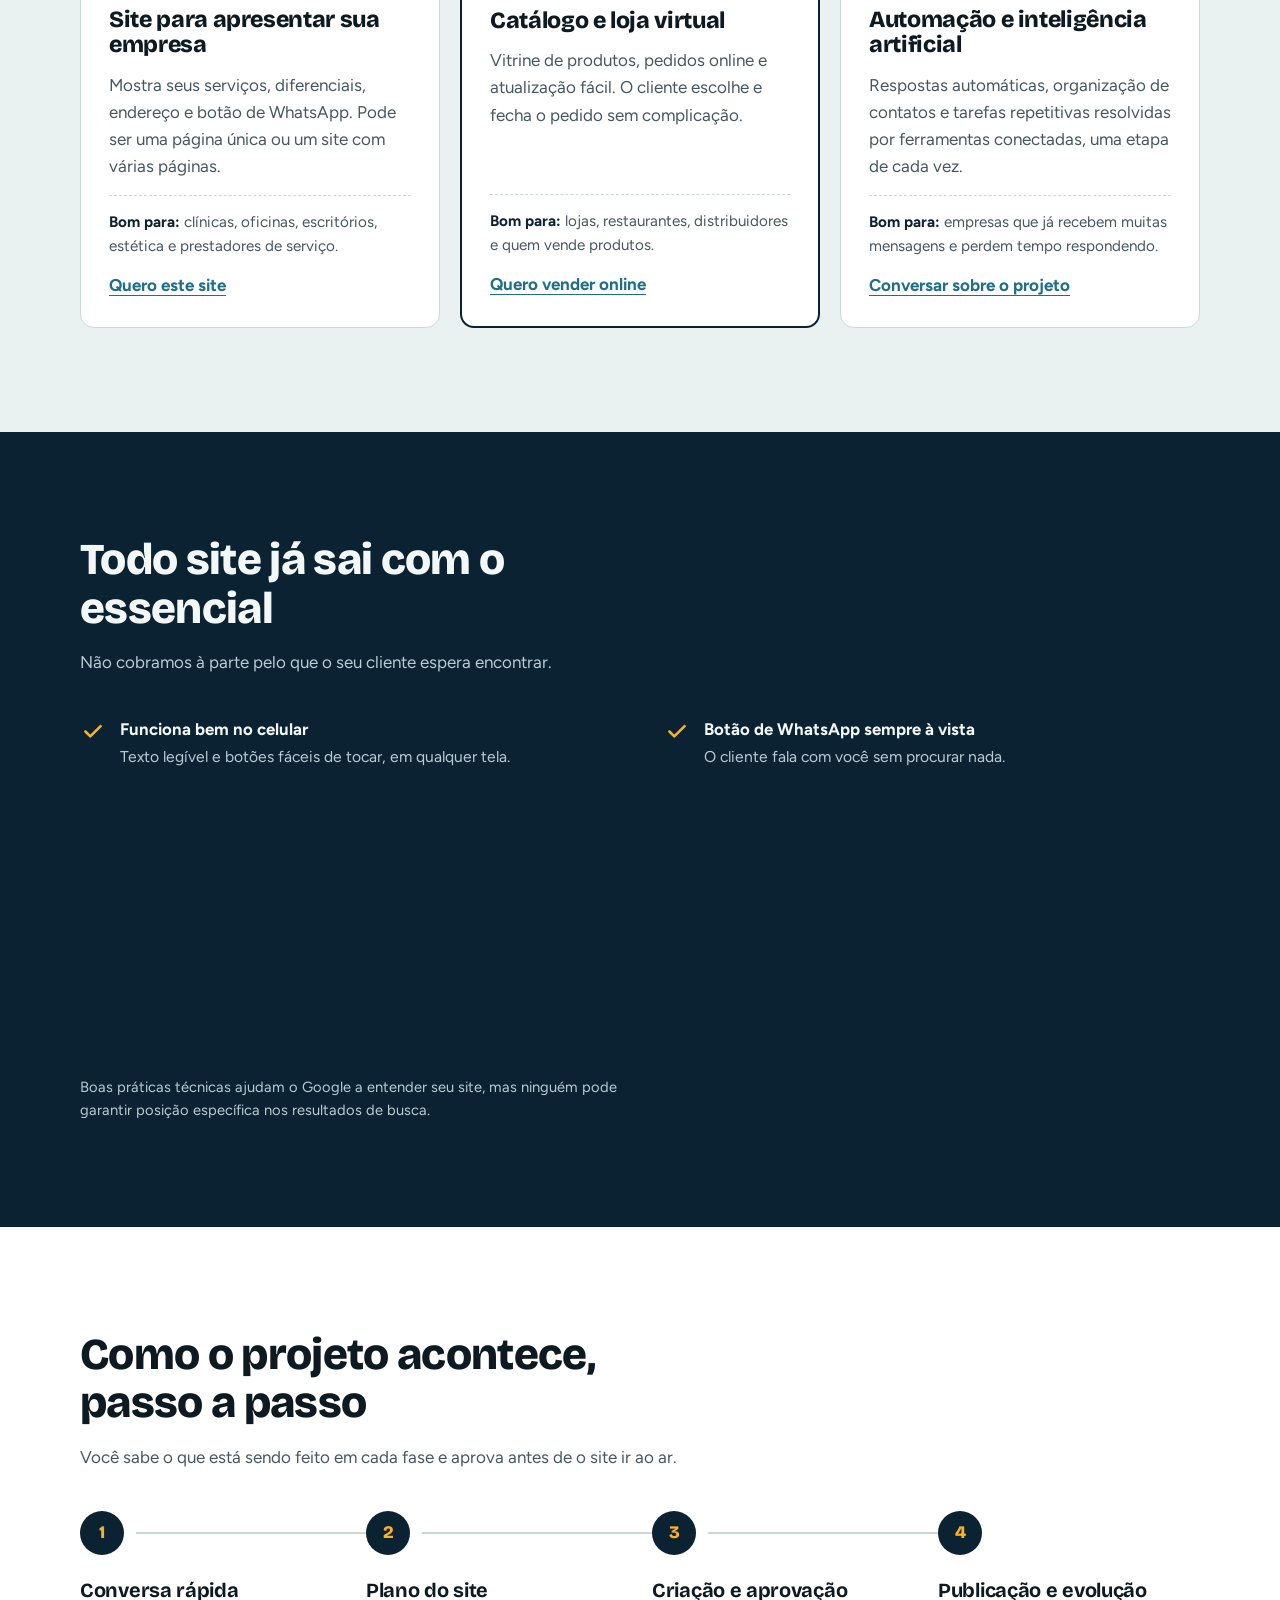
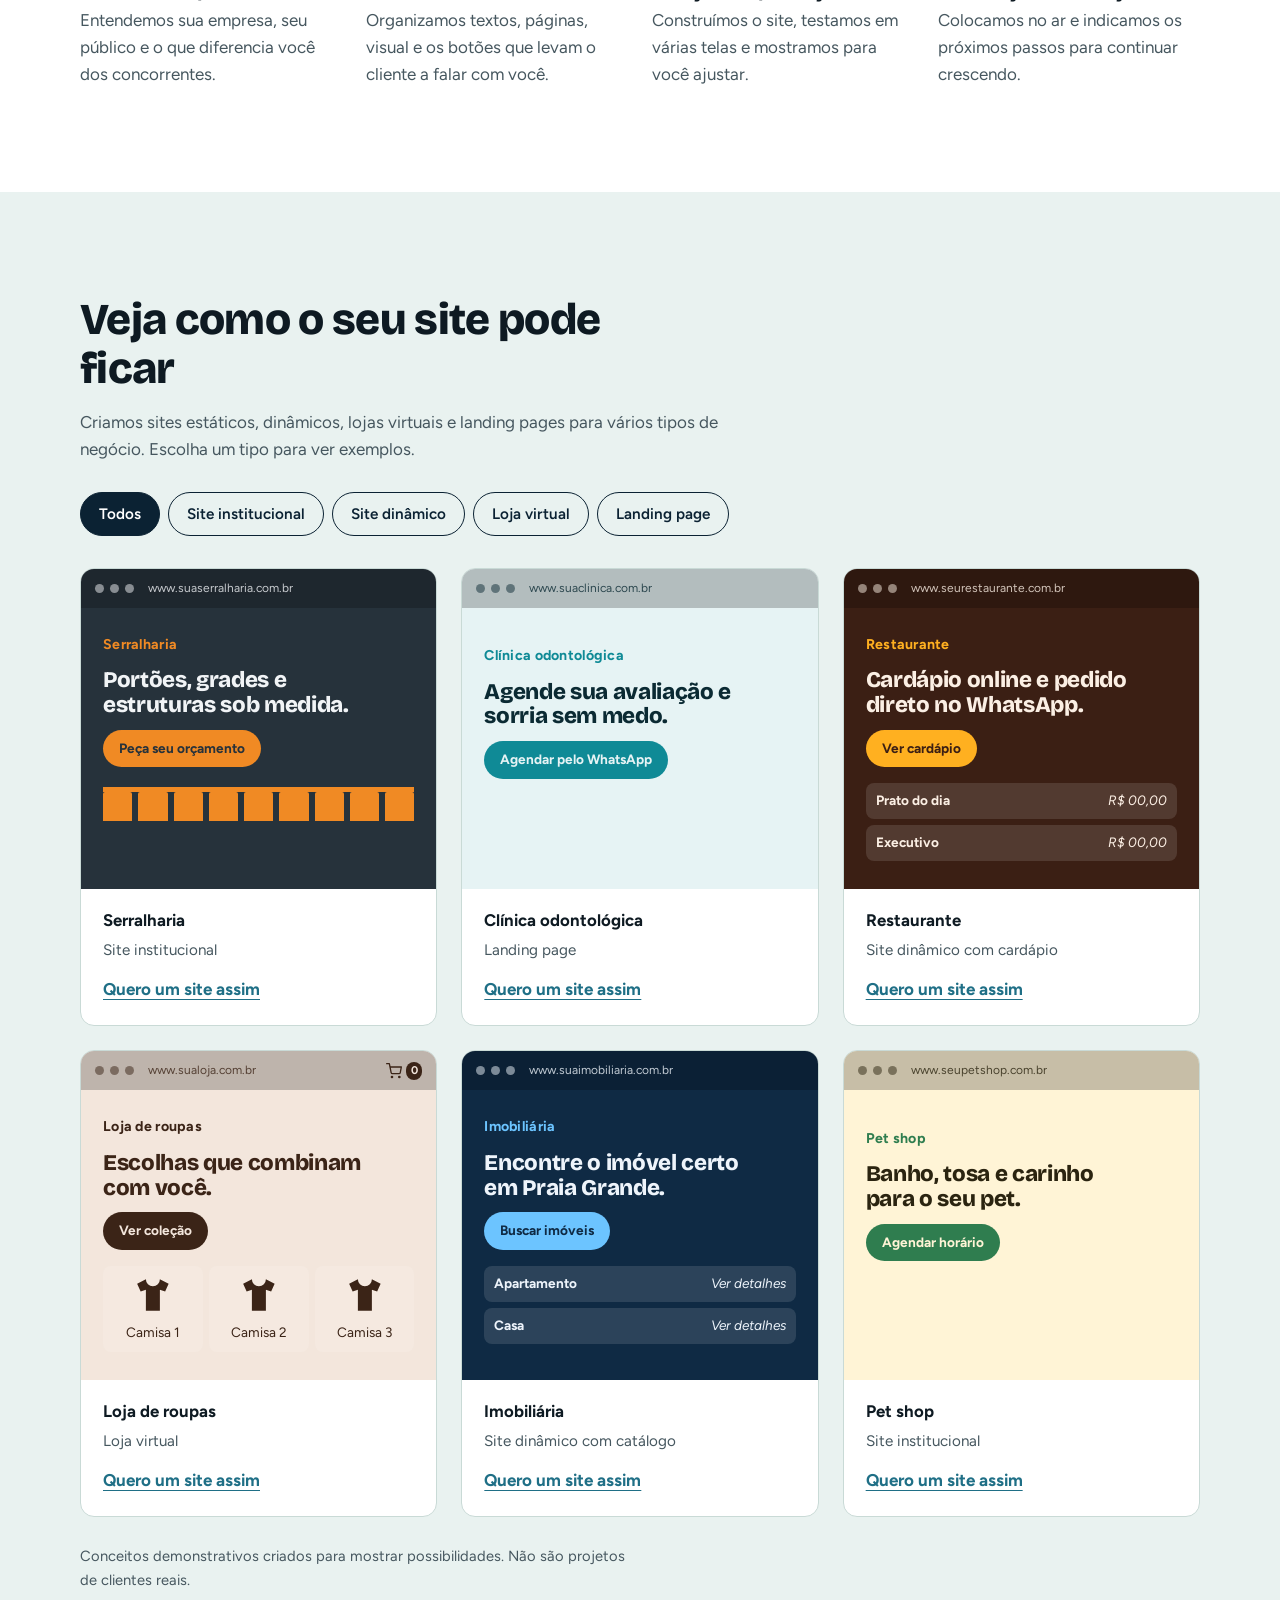
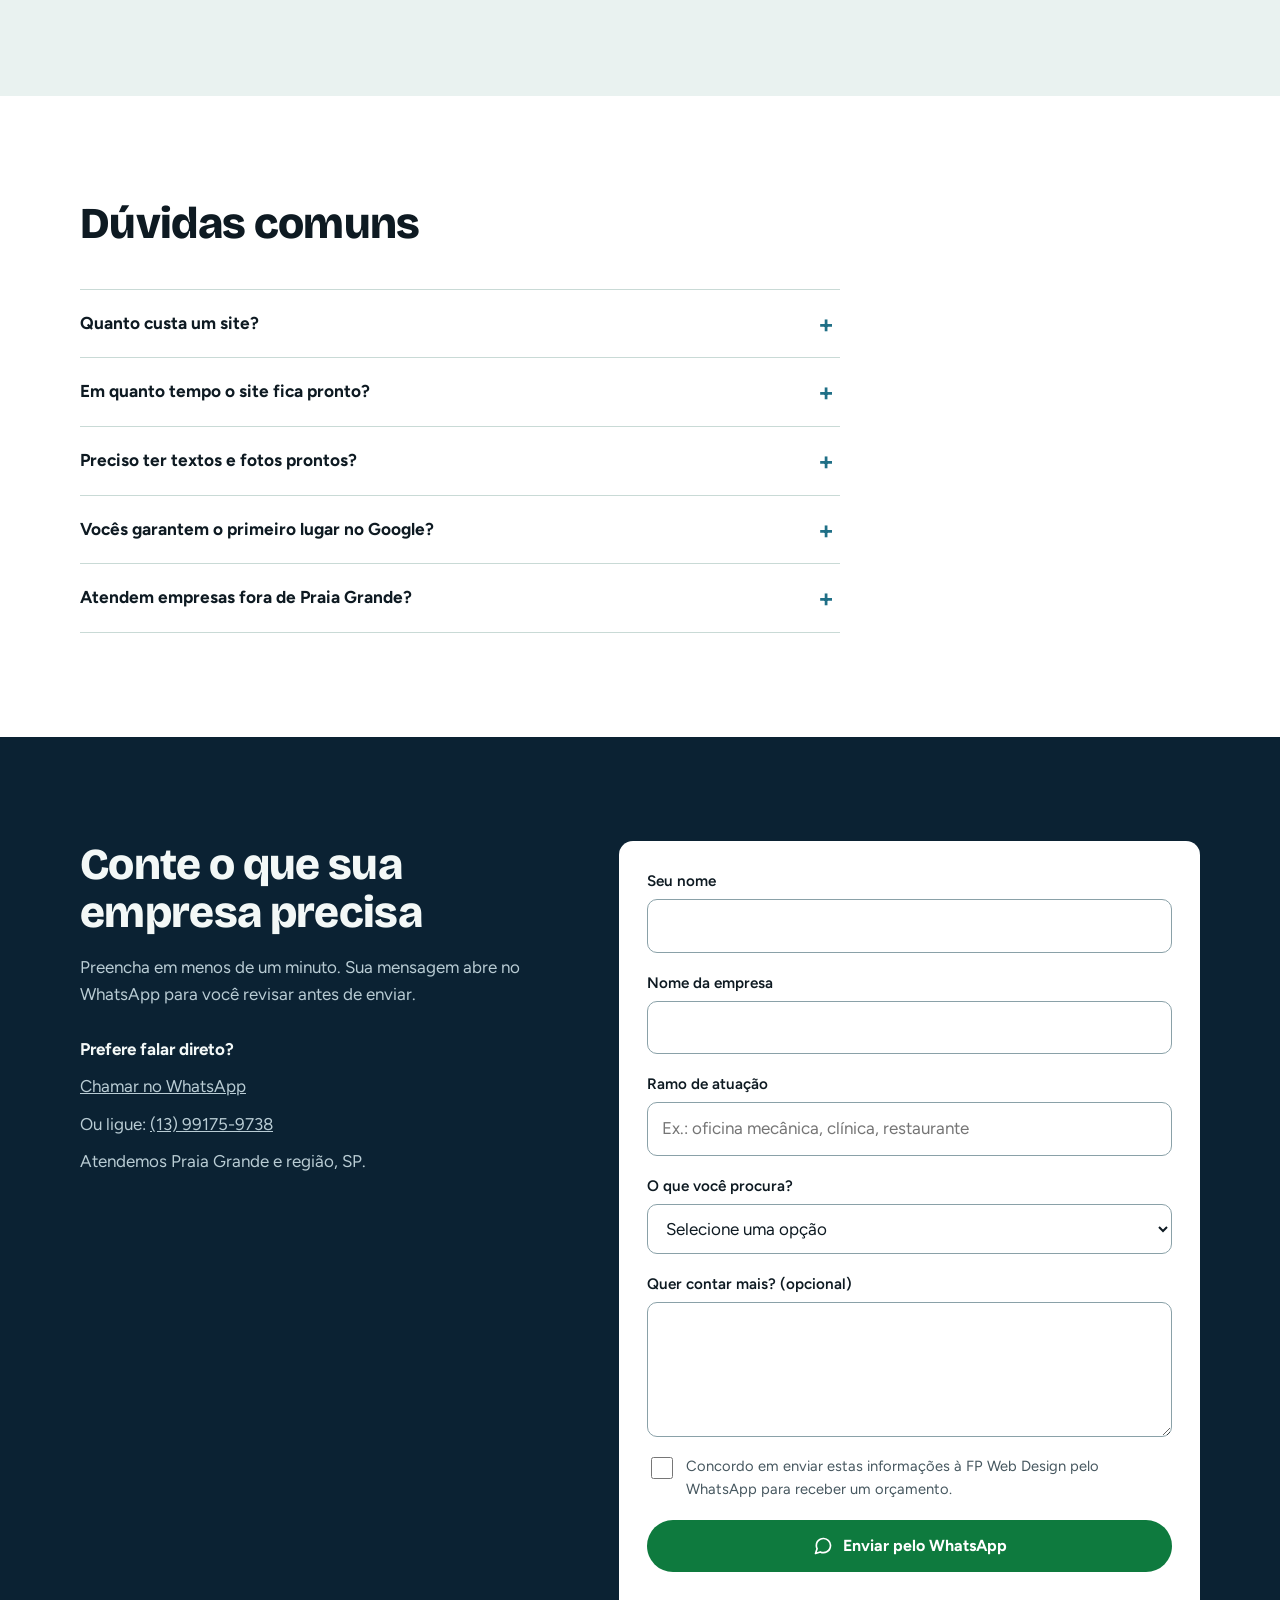
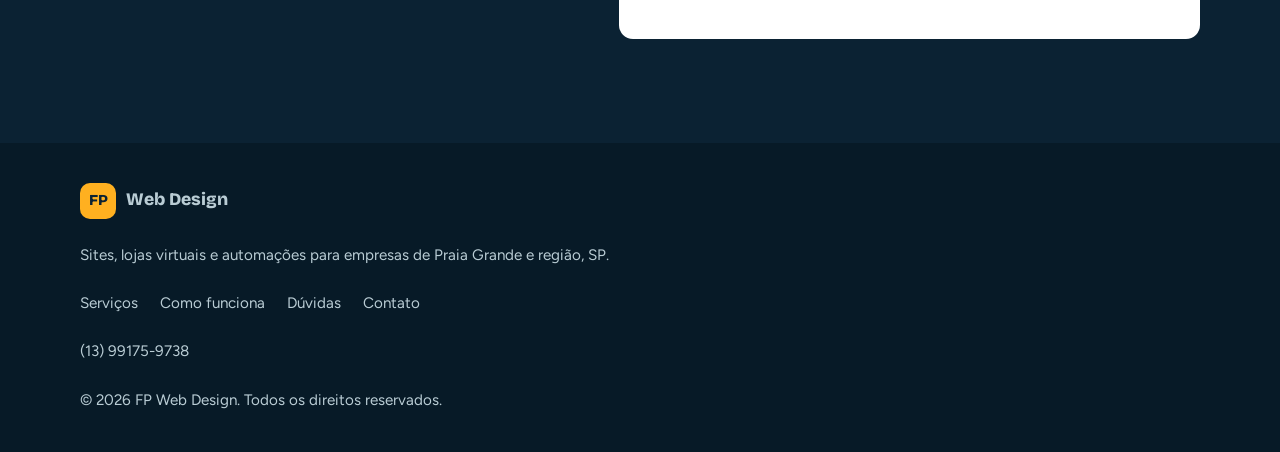
==== commit b6911a8b: "Add files via upload" ====
--- a/index.html
+++ b/index.html
@@ -3,81 +3,966 @@
 <head>
   <meta charset="utf-8">
   <meta name="viewport" content="width=device-width, initial-scale=1">
-  <meta name="theme-color" content="#080d14">
-  <meta name="description" content="A FP Web Design cria websites modernos, responsivos e preparados para ajudar sua empresa a conquistar mais oportunidades." />
-  <title>FP Web Design | Sites que geram resultados</title>
+  <meta name="theme-color" content="#0b2233">
+  <title>Criação de sites em Praia Grande-SP | FP Web Design</title>
+  <meta name="description" content="Sites rápidos, feitos para celular e para aparecer nas buscas locais. A FP Web Design cria o site da sua empresa em Praia Grande-SP. Peça um orçamento.">
+  <meta name="robots" content="index, follow">
+  <link rel="canonical" href="https://fredpaschoal01-sys.github.io/wfdesigner/">
+
+  <meta property="og:type" content="website">
+  <meta property="og:locale" content="pt_BR">
+  <meta property="og:site_name" content="FP Web Design">
+  <meta property="og:title" content="Criação de sites em Praia Grande-SP | FP Web Design">
+  <meta property="og:description" content="Sites rápidos, feitos para celular e para aparecer nas buscas locais. Peça seu orçamento sem compromisso.">
+  <meta property="og:url" content="https://fredpaschoal01-sys.github.io/wfdesigner/">
+  <meta name="twitter:card" content="summary">
+
+  <link rel="icon" href="data:image/svg+xml,%3Csvg xmlns='http://www.w3.org/2000/svg' viewBox='0 0 64 64'%3E%3Crect width='64' height='64' rx='14' fill='%230b2233'/%3E%3Ctext x='32' y='42' font-family='Arial' font-weight='800' font-size='28' text-anchor='middle' fill='%23ffb020'%3EFP%3C/text%3E%3C/svg%3E">
+
   <link rel="preconnect" href="https://fonts.googleapis.com">
   <link rel="preconnect" href="https://fonts.gstatic.com" crossorigin>
-  <link href="https://fonts.googleapis.com/css2?family=DM+Sans:wght@400;500;600;700&family=Manrope:wght@400;500;600;700;800&display=swap" rel="stylesheet">
-  <link rel="stylesheet" href="styles.css">
+  <link href="https://fonts.googleapis.com/css2?family=Bricolage+Grotesque:opsz,wght@12..96,600;12..96,800&family=Figtree:wght@400;500;600;700&display=swap" rel="stylesheet">
+
+  <script type="application/ld+json">
+  {
+    "@context": "https://schema.org",
+    "@type": "ProfessionalService",
+    "name": "FP Web Design",
+    "description": "Criação de sites, lojas virtuais e automações para empresas de Praia Grande e região.",
+    "url": "https://fredpaschoal01-sys.github.io/wfdesigner/",
+    "telephone": "+5513991759738",
+    "areaServed": [
+      { "@type": "City", "name": "Praia Grande" },
+      { "@type": "AdministrativeArea", "name": "Baixada Santista" }
+    ],
+    "address": {
+      "@type": "PostalAddress",
+      "addressLocality": "Praia Grande",
+      "addressRegion": "SP",
+      "addressCountry": "BR"
+    },
+    "serviceType": ["Criação de sites", "Lojas virtuais", "Automação e inteligência artificial"]
+  }
+  </script>
+
+  <style>
+    :root {
+      --navy: #0b2233;
+      --navy-2: #12344a;
+      --tide: #1f6f86;
+      --foam: #e9f2f0;
+      --paper: #ffffff;
+      --sun: #ffb020;
+      --sun-dark: #e29a0c;
+      --ink: #0e1a22;
+      --muted: #46575f;
+      --line: #c9dad6;
+      --on-navy: #f3f8f7;
+      --on-navy-muted: #b9ccd4;
+      --wa: #0e7a3e;
+      --radius: 14px;
+      --font-display: "Bricolage Grotesque", "Trebuchet MS", system-ui, sans-serif;
+      --font-body: "Figtree", system-ui, -apple-system, "Segoe UI", Roboto, sans-serif;
+    }
+
+    *, *::before, *::after { box-sizing: border-box; }
+    html { scroll-behavior: smooth; scroll-padding-top: 72px; -webkit-text-size-adjust: 100%; }
+    body {
+      margin: 0;
+      font-family: var(--font-body);
+      font-size: 1.0625rem;
+      line-height: 1.6;
+      color: var(--ink);
+      background: var(--paper);
+    }
+    img, svg { max-width: 100%; display: block; }
+    h1, h2, h3 { font-family: var(--font-display); line-height: 1.1; margin: 0; letter-spacing: -0.015em; }
+    p { margin: 0; }
+    a { color: inherit; }
+    ul { margin: 0; padding: 0; list-style: none; }
+
+    :focus-visible { outline: 3px solid var(--sun); outline-offset: 3px; border-radius: 4px; }
+
+    .skip {
+      position: absolute; left: 12px; top: -60px; z-index: 100;
+      background: var(--sun); color: var(--navy); padding: 10px 16px; font-weight: 700; border-radius: 8px; text-decoration: none;
+    }
+    .skip:focus { top: 12px; }
+
+    .wrap { width: min(1120px, 100% - 40px); margin-inline: auto; }
+    .sec { padding-block: clamp(56px, 9vw, 104px); }
+    .sec-foam { background: var(--foam); }
+    .sec-navy { background: var(--navy); color: var(--on-navy); }
+
+    h2 { font-size: clamp(1.75rem, 4.6vw, 2.75rem); font-weight: 800; max-width: 20ch; }
+    .lead { color: var(--muted); max-width: 58ch; margin-top: 16px; }
+    .sec-navy .lead { color: var(--on-navy-muted); }
+
+    /* Botões */
+    .btn {
+      display: inline-flex; align-items: center; justify-content: center; gap: 10px;
+      min-height: 52px; padding: 14px 26px;
+      border-radius: 999px; border: 2px solid transparent;
+      font: 700 1rem/1.2 var(--font-body); text-decoration: none; cursor: pointer;
+      transition: background-color .15s, color .15s, border-color .15s;
+    }
+    .btn svg { width: 20px; height: 20px; flex: none; }
+    .btn-sun { background: var(--sun); color: var(--navy); }
+    .btn-sun:hover { background: var(--sun-dark); }
+    .btn-line { border-color: rgba(243, 248, 247, .5); color: var(--on-navy); }
+    .btn-line:hover { border-color: var(--on-navy); background: rgba(255, 255, 255, .08); }
+    .btn-small { min-height: 44px; padding: 10px 18px; font-size: .95rem; }
+
+    /* Topo */
+    .topbar { position: sticky; top: 0; z-index: 50; background: var(--navy); color: var(--on-navy); border-bottom: 1px solid rgba(255, 255, 255, .08); }
+    .topbar .wrap { display: flex; align-items: center; justify-content: space-between; min-height: 64px; gap: 16px; }
+    .marca { display: inline-flex; align-items: center; gap: 10px; text-decoration: none; font-family: var(--font-display); font-weight: 800; font-size: 1.1rem; }
+    .marca-sim { display: grid; place-items: center; width: 36px; height: 36px; border-radius: 10px; background: var(--sun); color: var(--navy); font-size: .95rem; }
+    .marca small { font-weight: 600; opacity: .75; font-size: inherit; }
+
+    .menu { display: none; align-items: center; gap: 24px; }
+    .menu a:not(.btn) { text-decoration: none; font-weight: 500; color: var(--on-navy-muted); padding: 8px 2px; }
+    .menu a:not(.btn):hover { color: var(--on-navy); }
+
+    .menu-btn {
+      display: inline-grid; place-items: center; width: 44px; height: 44px;
+      background: transparent; border: 1px solid rgba(255, 255, 255, .25); border-radius: 10px; color: var(--on-navy); cursor: pointer;
+    }
+    .menu-btn svg { width: 22px; height: 22px; }
+    .menu.aberto {
+      display: flex; flex-direction: column; align-items: stretch; gap: 4px;
+      position: absolute; left: 0; right: 0; top: 100%;
+      padding: 16px 20px 24px; background: var(--navy); border-bottom: 1px solid rgba(255, 255, 255, .08);
+    }
+    .menu.aberto a:not(.btn) { padding: 12px 4px; font-size: 1.05rem; }
+    .menu.aberto .btn { margin-top: 8px; }
+
+    /* Hero */
+    .hero { background: var(--navy); color: var(--on-navy); padding-block: clamp(40px, 7vw, 88px) clamp(56px, 8vw, 96px); overflow: hidden; }
+    .hero-grid { display: grid; gap: 48px; align-items: center; }
+    .hero h1 { font-size: clamp(2.1rem, 6.4vw, 3.9rem); font-weight: 800; max-width: 16ch; }
+    .hero .sub { margin-top: 20px; font-size: 1.15rem; color: var(--on-navy-muted); max-width: 52ch; }
+    .hero-acoes { display: flex; flex-wrap: wrap; gap: 12px; margin-top: 32px; }
+    .hero-nota { margin-top: 16px; font-size: .95rem; color: var(--on-navy-muted); }
+    .saudacao { display: none; margin-bottom: 20px; padding: 10px 16px; border-left: 4px solid var(--sun); background: rgba(255, 255, 255, .07); border-radius: 0 10px 10px 0; font-weight: 600; max-width: 52ch; }
+    .saudacao.ativa { display: block; }
+
+    /* Celular com busca (momento principal do hero) */
+    .celular { position: relative; width: min(340px, 100%); margin-inline: auto; padding: 14px; border-radius: 36px; background: #07151f; border: 1px solid rgba(255, 255, 255, .14); box-shadow: 0 30px 60px rgba(0, 0, 0, .35); }
+    .tela { background: #f6faf9; color: var(--ink); border-radius: 24px; padding: 18px 14px 20px; min-height: 420px; }
+    .busca { display: flex; align-items: center; gap: 10px; background: #fff; border: 1px solid var(--line); border-radius: 999px; padding: 10px 16px; font-size: .92rem; font-weight: 500; }
+    .busca svg { width: 18px; height: 18px; color: var(--tide); flex: none; }
+    .res { margin-top: 12px; padding: 14px; background: #fff; border: 1px solid var(--line); border-radius: 12px; }
+    .res b { display: block; font-size: .95rem; }
+    .res span { display: block; font-size: .82rem; color: var(--muted); }
+    .res-apagado { opacity: .55; }
+    .res-voce { border: 2px solid var(--sun); box-shadow: 0 6px 18px rgba(255, 176, 32, .25); }
+    .res-voce b { font-family: var(--font-display); font-size: 1.05rem; }
+    .res-acoes { display: flex; gap: 8px; margin-top: 12px; }
+    .res .res-acoes span { flex: 1; display: grid; place-items: center; text-align: center; padding: 9px 6px; border-radius: 999px; font-weight: 700; font-size: .74rem; line-height: 1.15; color: var(--navy); background: var(--foam); }
+    .res .res-acoes span.wa { background: var(--wa); color: #fff; }
+    .legenda { text-align: center; margin-top: 14px; font-size: .8rem; color: var(--on-navy-muted); }
+
+
+
+    /* Busca animada do hero */
+    .res-txt { min-height: 2.8em; line-height: 1.4; margin-top: 4px; }
+    .res-conc { border-left: 4px solid #8aa1a8; }
+    .tela.anim { height: 440px; min-height: 0; display: flex; flex-direction: column; }
+    .tela.anim .lista { flex: 1; overflow: hidden; }
+    .lista-in { padding-bottom: 8px; transition: transform .9s cubic-bezier(.45, 0, .2, 1); }
+    .tela.anim .res { opacity: 0; transform: translateY(10px); }
+    .tela.anim .res.on { opacity: 1; transform: none; transition: opacity .4s, transform .4s; }
+    .tela.anim .res-acoes { opacity: 0; }
+    .tela.anim .res-acoes.on { opacity: 1; transition: opacity .4s; }
+    .tipando::after { content: ""; display: inline-block; width: 1px; height: .95em; margin-left: 2px; background: currentColor; vertical-align: -2px; animation: pisca .8s steps(1) infinite; }
+
+    /* Entrada dos textos */
+    main { overflow-x: clip; }
+    .rev { opacity: 0; transition: opacity .7s ease, transform .7s cubic-bezier(.2, .7, .2, 1); }
+    .rev[data-rev="esq"] { transform: translateX(-36px); }
+    .rev[data-rev="dir"] { transform: translateX(36px); }
+    .rev[data-rev="cima"] { transform: translateY(24px); }
+    .rev.in { opacity: 1; transform: none; }
+    .incluso li.pre { opacity: 0; }
+    .incluso li svg.pop { animation: pop .45s cubic-bezier(.3, 1.6, .5, 1) both; }
+    @keyframes pop { from { transform: scale(0); } to { transform: scale(1); } }
+    .incluso li .desc { opacity: 0; transition: opacity .6s; }
+    .incluso li .desc.ok { opacity: 1; }
+
+    /* Por que ter site */
+    .problemas { display: grid; gap: 0; margin-top: 40px; }
+    .problema { padding: 24px 0; border-top: 1px solid var(--line); }
+    .problema h3 { font-size: 1.3rem; font-weight: 700; }
+    .problema p { margin-top: 10px; color: var(--muted); }
+
+    /* Serviços */
+    .servicos { display: grid; gap: 20px; margin-top: 40px; }
+    .servico { background: var(--paper); border: 1px solid var(--line); border-radius: var(--radius); padding: 28px; display: flex; flex-direction: column; gap: 14px; }
+    .servico h3 { font-size: 1.45rem; font-weight: 800; }
+    .servico p { color: var(--muted); }
+    .ideal { margin-top: auto; padding-top: 14px; border-top: 1px dashed var(--line); font-size: .95rem; }
+    .ideal strong { color: var(--navy); }
+    .servico a { font-weight: 700; color: var(--tide); text-underline-offset: 4px; }
+    .servico-destaque { border: 2px solid var(--navy); }
+
+    /* Incluso */
+    .incluso { display: grid; gap: 16px; margin-top: 40px; }
+    .incluso li { display: flex; gap: 14px; align-items: flex-start; }
+    .incluso svg { width: 26px; height: 26px; flex: none; color: var(--sun); margin-top: 2px; }
+    .incluso b { display: block; font-size: 1.05rem; color: var(--on-navy); }
+    .incluso span { color: var(--on-navy-muted); font-size: .98rem; }
+    .nota { margin-top: 32px; font-size: .92rem; color: var(--on-navy-muted); max-width: 62ch; }
+
+    /* Processo (sequência real, por isso numerado) */
+    .passos { display: grid; gap: 0; margin-top: 40px; counter-reset: passo; }
+    .passo { position: relative; padding: 0 0 32px 64px; counter-increment: passo; }
+    .passo::before {
+      content: counter(passo); position: absolute; left: 0; top: 0;
+      display: grid; place-items: center; width: 44px; height: 44px; border-radius: 50%;
+      background: var(--navy); color: var(--sun); font: 800 1.1rem var(--font-display);
+    }
+    .passo::after { content: ""; position: absolute; left: 21px; top: 50px; bottom: 6px; width: 2px; background: var(--line); }
+    .passo:last-child { padding-bottom: 0; }
+    .passo:last-child::after { display: none; }
+    .passo h3 { font-size: 1.25rem; font-weight: 700; padding-top: 8px; }
+    .passo p { margin-top: 6px; color: var(--muted); max-width: 52ch; }
+
+    /* Galeria de exemplos */
+    .filtros { display: flex; flex-wrap: wrap; gap: 8px; margin-top: 28px; }
+    .filtro { min-height: 44px; padding: 10px 18px; border-radius: 999px; border: 1.5px solid var(--navy); background: transparent; color: var(--navy); font: 600 .95rem var(--font-body); cursor: pointer; }
+    .filtro[aria-pressed="true"] { background: var(--navy); color: #fff; }
+    .galeria { display: grid; gap: 24px; margin-top: 32px; }
+    .ex[hidden] { display: none; }
+    .ex { display: flex; flex-direction: column; background: var(--paper); border: 1px solid var(--line); border-radius: var(--radius); overflow: hidden; }
+    .ex-tela { background: var(--bg); color: var(--fg); flex: 1; }
+    .ex-barra { display: flex; align-items: center; gap: 6px; padding: 10px 14px; background: rgba(0, 0, 0, .22); font-size: .75rem; color: var(--fg); }
+    .ex-barra i { width: 9px; height: 9px; border-radius: 50%; background: var(--fg); opacity: .5; }
+    .ex-barra span { margin-left: 8px; opacity: .8; }
+    .ex-corpo { padding: 26px 22px 28px; display: grid; gap: 12px; min-height: 210px; align-content: center; }
+    .ex-corpo small { font-weight: 700; letter-spacing: .02em; color: var(--ac); }
+    .ex-corpo h3 { font-size: 1.4rem; font-weight: 800; max-width: 18ch; }
+    .ex-bt { justify-self: start; padding: 8px 16px; border-radius: 999px; background: var(--ac); color: var(--bg); font-weight: 700; font-size: .85rem; }
+    .ex-itens { display: grid; gap: 6px; margin-top: 4px; font-size: .85rem; }
+    .ex-itens span { display: flex; justify-content: space-between; padding: 7px 10px; border-radius: 8px; background: rgba(255, 255, 255, .12); }
+    .ex-itens.prod { grid-template-columns: repeat(3, 1fr); }
+    .ex-itens.prod span { display: grid; gap: 6px; justify-content: stretch; justify-items: center; padding: 8px 4px; position: relative; }
+    .ex-itens.prod svg { width: 100%; height: 42px; color: var(--ac); }
+
+    /* Animação dos exemplos */
+    .ex-tela { position: relative; overflow: hidden; }
+    .ex-grade { display: flex; gap: 6px; height: 34px; margin-top: 8px; border-top: 5px solid var(--ac); }
+    .ex-grade i { flex: 1; background: var(--ac); border-radius: 2px 2px 0 0; transform-origin: top; }
+    .ex-cart { margin-left: auto; display: inline-flex; align-items: center; gap: 4px; font-style: normal; }
+    .ex-cart svg { width: 16px; height: 16px; }
+    .ex-cart b { min-width: 16px; padding: 0 4px; text-align: center; border-radius: 999px; background: var(--ac); color: var(--bg); font-size: .7rem; }
+    .ex-cart.pulo { animation: pulo .4s ease; }
+    @keyframes pulo { 50% { transform: scale(1.35); } }
+    .anim .ex-corpo { opacity: 0; transform: translateY(8px); }
+    .anim.visivel .ex-corpo { opacity: 1; transform: none; transition: opacity .5s, transform .5s; }
+    .anim .ex-grade i { transform: scaleY(0); }
+    .anim.visivel .ex-grade i { transform: scaleY(1); transition: transform .35s ease-out; transition-delay: calc(var(--n) * 90ms + 400ms); }
+    .digitando .ex-barra span::after { content: ""; display: inline-block; width: 1px; height: .9em; margin-left: 2px; background: currentColor; vertical-align: -1px; animation: pisca .8s steps(1) infinite; }
+    @keyframes pisca { 50% { opacity: 0; } }
+    .ex-cursor { position: absolute; left: 0; top: 0; z-index: 4; width: 22px; height: 22px; pointer-events: none; opacity: 0; transition: transform .9s cubic-bezier(.45, 0, .2, 1), opacity .3s; }
+    .ex-cursor.on { opacity: 1; }
+    .ex-cursor svg { width: 22px; height: 22px; filter: drop-shadow(0 2px 3px rgba(0, 0, 0, .4)); }
+    .ex-cursor.clica::after { content: ""; position: absolute; left: -9px; top: -9px; width: 26px; height: 26px; border-radius: 50%; border: 2px solid #fff; animation: onda .5s ease-out forwards; }
+    @keyframes onda { from { transform: scale(.3); opacity: 1; } to { transform: scale(1.5); opacity: 0; } }
+    .clicando { transform: scale(.94); filter: brightness(1.25); transition: transform .15s, filter .15s; }
+    .ex-itens.prod span.pegando { z-index: 3; outline: 2px solid var(--ac); border-radius: 8px; }
+    .ex-toast { position: absolute; left: 50%; bottom: 12px; z-index: 5; transform: translate(-50%, 10px); opacity: 0; padding: 8px 14px; border-radius: 999px; background: var(--ac); color: var(--bg); font-weight: 700; font-size: .8rem; white-space: nowrap; transition: opacity .3s, transform .3s; }
+    .ex-toast.mostra { opacity: 1; transform: translate(-50%, 0); }
+
+    .ex-info { padding: 18px 22px 22px; display: grid; gap: 4px; }
+    .ex-info b { font-size: 1.05rem; }
+    .ex-info span { color: var(--muted); font-size: .95rem; }
+    .ex-info a { margin-top: 10px; font-weight: 700; color: var(--tide); text-underline-offset: 4px; }
+    .ex-aviso { margin-top: 28px; font-size: .92rem; color: var(--muted); max-width: 62ch; }
+
+    /* FAQ */
+    .faq { margin-top: 40px; max-width: 760px; }
+    .faq details { border-top: 1px solid var(--line); }
+    .faq details:last-child { border-bottom: 1px solid var(--line); }
+    .faq summary { cursor: pointer; padding: 20px 40px 20px 0; font-weight: 700; font-size: 1.08rem; list-style: none; position: relative; }
+    .faq summary::-webkit-details-marker { display: none; }
+    .faq summary::after { content: "+"; position: absolute; right: 6px; top: 50%; transform: translateY(-50%); font-size: 1.6rem; color: var(--tide); }
+    .faq details[open] summary::after { content: "–"; }
+    .faq details p { padding: 0 0 22px; color: var(--muted); max-width: 62ch; }
+
+    /* Contato */
+    .contato-grid { display: grid; gap: 40px; }
+    .form { display: grid; gap: 18px; background: var(--paper); color: var(--ink); border-radius: var(--radius); padding: 28px; }
+    .campo { display: grid; gap: 6px; }
+    .campo label { font-weight: 600; font-size: .95rem; }
+    .campo input, .campo select, .campo textarea {
+      width: 100%; min-height: 50px; padding: 12px 14px;
+      font: inherit; color: var(--ink); background: #fff;
+      border: 1.5px solid #8aa1a8; border-radius: 10px;
+    }
+    .campo textarea { min-height: 110px; resize: vertical; }
+    .campo input:focus, .campo select:focus, .campo textarea:focus { outline: 3px solid var(--sun); outline-offset: 1px; border-color: var(--navy); }
+    .consent { display: flex; gap: 10px; align-items: flex-start; font-size: .92rem; color: var(--muted); }
+    .consent input { width: 22px; height: 22px; margin-top: 2px; flex: none; accent-color: var(--navy); }
+    .form .btn { width: 100%; background: var(--wa); color: #fff; }
+    .form .btn:hover { background: #0a6333; }
+    .retorno { font-size: .92rem; min-height: 1.4em; color: var(--muted); }
+    .retorno.erro { color: #b3261e; font-weight: 600; }
+    .contato-diretos { margin-top: 28px; display: grid; gap: 10px; color: var(--on-navy-muted); }
+    .contato-diretos strong { color: var(--on-navy); }
+
+    /* Rodapé */
+    .rodape { background: #071a27; color: var(--on-navy-muted); padding-block: 40px 100px; font-size: .95rem; }
+    .rodape .wrap { display: grid; gap: 24px; }
+    .rodape nav { display: flex; flex-wrap: wrap; gap: 8px 22px; }
+    .rodape a { text-decoration: none; }
+    .rodape a:hover { color: var(--on-navy); text-decoration: underline; }
+
+    /* WhatsApp flutuante */
+    .wa-flutuante {
+      position: fixed; right: 16px; bottom: calc(16px + env(safe-area-inset-bottom, 0px)); z-index: 60;
+      display: inline-flex; align-items: center; gap: 10px;
+      min-height: 56px; padding: 0 22px 0 18px; border-radius: 999px;
+      background: var(--wa); color: #fff; font-weight: 700; text-decoration: none;
+      box-shadow: 0 10px 28px rgba(0, 0, 0, .3);
+    }
+    .wa-flutuante svg { width: 24px; height: 24px; }
+
+    /* Desktop */
+    @media (min-width: 880px) {
+      .menu-btn { display: none; }
+      .menu { display: flex; }
+      .hero-grid { grid-template-columns: 1.15fr .85fr; gap: 64px; }
+      .problemas { grid-template-columns: repeat(3, 1fr); gap: 0; }
+      .problema { padding: 24px 32px 0 0; border-top: 0; border-right: 1px solid var(--line); margin-right: 32px; }
+      .problema:last-child { border-right: 0; margin-right: 0; }
+      .servicos { grid-template-columns: repeat(3, 1fr); }
+      .incluso { grid-template-columns: repeat(2, 1fr); gap: 28px 48px; }
+      .passos { grid-template-columns: repeat(4, 1fr); gap: 24px; }
+      .passo { padding: 60px 0 0; }
+      .passo::after { left: 56px; right: -24px; top: 21px; bottom: auto; width: auto; height: 2px; }
+      .passo:last-child::after { display: none; }
+      .galeria { grid-template-columns: repeat(3, 1fr); }
+      .contato-grid { grid-template-columns: .9fr 1.1fr; align-items: start; gap: 64px; }
+      .rodape { padding-bottom: 40px; }
+    }
+
+    @media (prefers-reduced-motion: reduce) {
+      html { scroll-behavior: auto; }
+      .rev { transition: none; }
+      .btn { transition: none; }
+    }
+  </style>
 </head>
 <body>
+  <a class="skip" href="#conteudo">Ir para o conteúdo</a>
+
   <header class="topbar">
-    <a class="marca" href="#inicio" aria-label="FP Web Design - início">
-      <span class="marca-simbolo">FP</span><span class="marca-texto">WEB <small>DESIGN</small></span>
-    </a>
-    <button class="menu-alternar" aria-label="Abrir menu" aria-expanded="false" aria-controls="menu-principal"><span></span><span></span><span></span></button>
-    <nav id="menu-principal" class="menu-principal">
-      <a class="ativo" href="#inicio">Início</a><a href="#servicos">Serviços</a><a href="#processo">Como funciona</a><a href="#portfolio">Demonstrações</a><a href="#contato">Contato</a>
-      <a class="botao botao-pequeno" href="#contato">Solicitar orçamento <span aria-hidden="true">↗</span></a>
-    </nav>
+    <div class="wrap">
+      <a class="marca" href="#inicio" aria-label="FP Web Design, ir para o início">
+        <span class="marca-sim" aria-hidden="true">FP</span>
+        <span>Web Design</span>
+      </a>
+      <button class="menu-btn" id="menu-btn" type="button" aria-expanded="false" aria-controls="menu" aria-label="Abrir menu">
+        <svg viewBox="0 0 24 24" fill="none" stroke="currentColor" stroke-width="2" stroke-linecap="round" aria-hidden="true"><path d="M4 7h16M4 12h16M4 17h16"/></svg>
+      </button>
+      <nav class="menu" id="menu" aria-label="Principal">
+        <a href="#servicos">Serviços</a>
+        <a href="#processo">Como funciona</a>
+        <a href="#exemplos">Exemplos</a>
+        <a href="#duvidas">Dúvidas</a>
+        <a class="btn btn-sun btn-small" href="#contato" data-wa data-msg="Olá! Vim pelo site da FP Web Design e quero um orçamento.">Orçamento no WhatsApp</a>
+      </nav>
+    </div>
   </header>
 
-  <main>
-    <section class="hero secao" id="inicio">
-      <div class="hero-conteudo">
-        <span class="sobretitulo"><i></i> TECNOLOGIA QUE IMPULSIONA NEGÓCIOS</span>
-        <h1>Sua empresa merece <span>crescer no digital.</span></h1>
-        <p class="hero-descricao">Criamos websites rápidos, modernos e preparados para apresentar sua empresa, fortalecer sua marca e transformar visitantes em oportunidades.</p>
-        <div class="hero-acoes"><a class="botao" href="#contato">Quero meu website <span aria-hidden="true">→</span></a><a class="botao botao-secundario" href="#portfolio">Conhecer soluções</a></div>
-        <div class="beneficios"><div><span class="icone">⌘</span><span>Design responsivo</span></div><div><span class="icone">◎</span><span>Estrutura preparada para SEO</span></div><div><span class="icone">↗</span><span>Foco em resultados</span></div></div>
-      </div>
-      <div class="hero-visual" aria-label="Prévia ilustrativa de um website em computador e celular">
-        <div class="brilho"></div>
-        <div class="janela-site">
-          <div class="janela-topo"><span class="pontos"><i></i><i></i><i></i></span><span>exemplo-de-site.com.br</span><span>•••</span></div>
-          <div class="mini-site">
-            <div class="mini-nav"><b>METAL<span>FORTE</span></b><span>Serviços　 Projetos　 Contato</span></div>
-            <div class="mini-conteudo"><small>PROJETOS SOB MEDIDA</small><h3>Ideias fortes.<br>Resultados duradouros.</h3><p>Soluções pensadas para o seu negócio.</p><span class="mini-botao">Peça seu orçamento ↗</span></div>
-            <div class="mini-imagem"><div class="arco arco-1"></div><div class="arco arco-2"></div><div class="arco arco-3"></div><span>DESIGN<br>QUE CONECTA</span></div>
-            <div class="mini-rodape"><span>◈ Qualidade</span><span>⌁ Experiência</span><span>↗ Confiança</span></div>
-          </div>
+  <main id="conteudo">
+    <section class="hero" id="inicio">
+      <div class="wrap hero-grid">
+        <div>
+          <p class="saudacao" id="saudacao" role="status"></p>
+          <h1>Seu cliente de Praia Grande procura no celular. Seu site precisa estar lá.</h1>
+          <p class="sub">A FP Web Design cria sites rápidos e fáceis de usar. Eles mostram o que sua empresa faz, aparecem nas buscas da cidade e levam o cliente direto ao seu WhatsApp.</p>
+          <div class="hero-acoes">
+            <a class="btn btn-sun" href="#contato" data-wa data-msg="Olá! Vim pelo site da FP Web Design e quero um orçamento.">
+              <svg viewBox="0 0 24 24" fill="none" stroke="currentColor" stroke-width="2" stroke-linecap="round" stroke-linejoin="round" aria-hidden="true"><path d="M21 11.5a8.38 8.38 0 0 1-.9 3.8 8.5 8.5 0 0 1-7.6 4.7 8.38 8.38 0 0 1-3.8-.9L3 21l1.9-5.7a8.38 8.38 0 0 1-.9-3.8 8.5 8.5 0 0 1 4.7-7.6 8.38 8.38 0 0 1 3.8-.9h.5a8.48 8.48 0 0 1 8 8v.5z"/></svg>
+              Pedir orçamento no WhatsApp
+            </a>
+            <a class="btn btn-line" href="#incluso">Ver o que está incluso</a>
+          </div>
+          <p class="hero-nota">Orçamento sem compromisso. Atendimento personalizado.</p>
         </div>
-        <div class="celular"><div class="celular-ilha"></div><div class="celular-marca">METAL<span>FORTE</span></div><div class="celular-imagem"><b>Ideias fortes.<br>Resultados duradouros.</b><span class="mini-botao">Peça seu orçamento ↗</span></div><div class="celular-linhas"><i></i><i></i><i></i></div><div class="celular-menu">⌂　▦　☰</div></div>
-        <div class="etiqueta-flutuante"><span class="status-ponto"></span><div><b>Preparado para celular</b><small>Uma experiência em cada tela</small></div></div>
+
+        <div>
+          <div class="celular" role="img" aria-label="Exemplo ilustrativo: busca no celular por um serviço em Praia Grande, com a sua empresa em destaque entre os resultados">
+            <div class="tela" aria-hidden="true">
+              <div class="busca">
+                <svg viewBox="0 0 24 24" fill="none" stroke="currentColor" stroke-width="2.2" stroke-linecap="round"><circle cx="11" cy="11" r="7"/><path d="m20 20-3.5-3.5"/></svg>
+                <span>serviço perto de mim Praia Grande</span>
+              </div>
+              <div class="lista"><div class="lista-in">
+                <div class="res res-apagado"><b>Empresa sem site</b><span class="res-txt">Quem pesquisa não encontra seus serviços, horários nem contato.</span></div>
+                <div class="res res-apagado"><b>Empresa sem contato visível</b><span class="res-txt">O cliente quer chamar, não acha o WhatsApp e desiste.</span></div>
+                <div class="res res-conc"><b>Empresa do concorrente</b><span class="res-txt">Tem site, aparece primeiro e recebe a mensagem.</span></div>
+                <div class="res res-voce">
+                  <b>Sua empresa</b>
+                  <span class="res-txt">Site rápido, WhatsApp à vista e endereço no mapa.</span>
+                  <div class="res-acoes"><span class="wa">WhatsApp</span><span>Como chegar</span><span>Site</span></div>
+                </div>
+              </div></div>
+            </div>
+          </div>
+          <p class="legenda">Exemplo ilustrativo</p>
+        </div>
       </div>
     </section>
 
-    <section class="faixa-numeros" aria-label="Diferenciais da FP Web Design"><div><strong>01</strong><span>Estratégia antes do design</span></div><div><strong>02</strong><span>Experiência em todas as telas</span></div><div><strong>03</strong><span>Estrutura pronta para evoluir</span></div><div><strong>04</strong><span>Foco no seu cliente</span></div></section>
-
-    <section class="secao servicos" id="servicos">
-      <div class="cabecalho-secao"><span class="sobretitulo texto-escuro"><i></i> SOLUÇÕES PARA CADA NEGÓCIO</span><h2>O website certo para <span>o seu próximo passo.</span></h2><p>Da presença digital profissional às experiências de compra completas: construímos a solução de acordo com a necessidade da sua empresa.</p></div>
-      <div class="cartoes-servicos">
-        <article class="cartao-servico"><div class="cartao-icone">▤</div><span class="etiqueta">PRESENÇA DIGITAL</span><h3>Sites institucionais</h3><p>Apresente seus serviços, mostre seus diferenciais e facilite o contato com novos clientes.</p><ul><li>Landing pages e páginas institucionais</li><li>Design adaptado para celular</li><li>Estrutura técnica preparada para SEO</li></ul><a href="#contato" class="link-seta" data-servico="Site institucional">Quero este serviço <span>↗</span></a></article>
-        <article class="cartao-servico cartao-destaque"><div class="cartao-icone">▧</div><span class="etiqueta">OPERAÇÃO DIGITAL</span><h3>Sites dinâmicos</h3><p>Experiências que precisam de catálogo, atualização frequente, gestão de conteúdo ou vendas online.</p><ul><li>Catálogos e vitrines de produtos</li><li>Lojas virtuais e comércio eletrônico</li><li>Integrações e recursos personalizados</li></ul><a href="#contato" class="link-seta" data-servico="Site dinâmico">Quero este serviço <span>↗</span></a></article>
-        <article class="cartao-servico"><div class="cartao-icone">✳</div><span class="etiqueta">PROJETO SOB MEDIDA</span><h3>Automação e IA</h3><p>Planeje a próxima etapa da sua operação com fluxos inteligentes e ferramentas conectadas.</p><ul><li>Integração de ferramentas</li><li>Automação de tarefas selecionadas</li><li>Projetos evolutivos por etapas</li></ul><a href="#contato" class="link-seta" data-servico="Automação e inteligência artificial">Conversar sobre o projeto <span>↗</span></a></article>
+    <section class="sec" id="por-que">
+      <div class="wrap">
+        <h2>O que acontece quando o cliente não encontra você</h2>
+        <div class="problemas">
+          <div class="problema">
+            <h3>Ele escolhe quem aparece</h3>
+            <p>Quem pesquisa um serviço na cidade abre os primeiros resultados. Quem não está lá fica sem a mensagem.</p>
+          </div>
+          <div class="problema">
+            <h3>Rede social sozinha não basta</h3>
+            <p>O Instagram ajuda, mas o site é seu. Serviços, endereço, horários e contato ficam num só lugar, do jeito que você quer.</p>
+          </div>
+          <div class="problema">
+            <h3>Contato difícil, cliente perdido</h3>
+            <p>Se o cliente precisa caçar o telefone, ele desiste. No nosso site, o WhatsApp está a um toque, em todas as telas.</p>
+          </div>
+        </div>
       </div>
-      <p class="nota-seo">Boas práticas técnicas ajudam os mecanismos de busca a compreender um site, mas não garantem posições específicas nos resultados.</p>
     </section>
 
-    <section class="secao processo" id="processo">
-      <div class="cabecalho-secao"><span class="sobretitulo"><i></i> DO PLANEJAMENTO À PUBLICAÇÃO</span><h2>Um processo claro.<br><span>Um projeto bem construído.</span></h2><p>Você acompanha as etapas e entende o que está sendo desenvolvido em cada fase.</p></div>
-      <div class="passos"><article><span class="passo-numero">01</span><div class="passo-icone">⌕</div><h3>Entendemos seu negócio</h3><p>Conhecemos seus objetivos, seu público e o que diferencia sua empresa.</p></article><article><span class="passo-numero">02</span><div class="passo-icone">◫</div><h3>Planejamos a experiência</h3><p>Organizamos conteúdo, navegação, identidade visual e chamadas para ação.</p></article><article><span class="passo-numero">03</span><div class="passo-icone">&lt;/&gt;</div><h3>Desenvolvemos o website</h3><p>Construímos uma solução responsiva e validamos o funcionamento nas telas.</p></article><article><span class="passo-numero">04</span><div class="passo-icone">↗</div><h3>Publicamos e evoluímos</h3><p>Preparamos o lançamento e identificamos melhorias para os próximos passos.</p></article></div>
+    <section class="sec sec-foam" id="servicos">
+      <div class="wrap">
+        <h2>Escolha o que combina com a sua empresa</h2>
+        <p class="lead">Cada projeto começa por uma conversa. Você diz o que precisa e recebe uma proposta clara, sem letras miúdas.</p>
+        <div class="servicos">
+          <article class="servico">
+            <h3>Site para apresentar sua empresa</h3>
+            <p>Mostra seus serviços, diferenciais, endereço e botão de WhatsApp. Pode ser uma página única ou um site com várias páginas.</p>
+            <p class="ideal"><strong>Bom para:</strong> clínicas, oficinas, escritórios, estética e prestadores de serviço.</p>
+            <a href="#contato" data-wa data-msg="Olá! Quero um site para apresentar minha empresa.">Quero este site</a>
+          </article>
+          <article class="servico servico-destaque">
+            <h3>Catálogo e loja virtual</h3>
+            <p>Vitrine de produtos, pedidos online e atualização fácil. O cliente escolhe e fecha o pedido sem complicação.</p>
+            <p class="ideal"><strong>Bom para:</strong> lojas, restaurantes, distribuidores e quem vende produtos.</p>
+            <a href="#contato" data-wa data-msg="Olá! Quero um catálogo ou loja virtual.">Quero vender online</a>
+          </article>
+          <article class="servico">
+            <h3>Automação e inteligência artificial</h3>
+            <p>Respostas automáticas, organização de contatos e tarefas repetitivas resolvidas por ferramentas conectadas, uma etapa de cada vez.</p>
+            <p class="ideal"><strong>Bom para:</strong> empresas que já recebem muitas mensagens e perdem tempo respondendo.</p>
+            <a href="#contato" data-wa data-msg="Olá! Quero conversar sobre automação e IA para minha empresa.">Conversar sobre o projeto</a>
+          </article>
+        </div>
+      </div>
     </section>
 
-    <section class="secao portfolio" id="portfolio">
-      <div class="portfolio-cabecalho"><div><span class="sobretitulo texto-escuro"><i></i> EXEMPLOS DE SOLUÇÕES</span><h2>Uma ideia para cada <span>tipo de negócio.</span></h2></div><p>Estes são conceitos demonstrativos de direção visual, não projetos de clientes reais.</p></div>
-      <div class="portfolio-grade"><article class="projeto projeto-metal"><div class="projeto-topo"><span>01 / SERVIÇOS</span><span>CONCEITO DEMONSTRATIVO</span></div><div class="projeto-centro"><small>METALFORTE · SOLUÇÕES EM METAL</small><h3>Projetos fortes.<br>Feitos para durar.</h3><span class="mini-botao">Conheça os serviços ↗</span></div><div class="projeto-rodape"><b>Site institucional</b><span>Responsivo · Foco em contato</span></div></article><article class="projeto projeto-loja"><div class="projeto-topo"><span>02 / COMÉRCIO</span><span>CONCEITO DEMONSTRATIVO</span></div><div class="loja-faixa"><small>COLEÇÃO EM DESTAQUE</small><h3>Escolhas que<br>combinam com você.</h3><span class="mini-botao">Explorar catálogo ↗</span></div><div class="produtos"><div><span class="produto-forma forma-1"></span><b>Produto modelo 01</b><small>Ver detalhes</small></div><div><span class="produto-forma forma-2"></span><b>Produto modelo 02</b><small>Ver detalhes</small></div><div><span class="produto-forma forma-3"></span><b>Produto modelo 03</b><small>Ver detalhes</small></div></div><div class="projeto-rodape"><b>Catálogo digital</b><span>Produtos · Organização visual</span></div></article></div>
+    <section class="sec sec-navy" id="incluso">
+      <div class="wrap">
+        <h2>Todo site já sai com o essencial</h2>
+        <p class="lead">Não cobramos à parte pelo que o seu cliente espera encontrar.</p>
+        <ul class="incluso">
+          <li><svg viewBox="0 0 24 24" fill="none" stroke="currentColor" stroke-width="2.4" stroke-linecap="round" stroke-linejoin="round" aria-hidden="true"><path d="m5 12.5 4.5 4.5L19 7.5"/></svg><div><b>Funciona bem no celular</b><span>Texto legível e botões fáceis de tocar, em qualquer tela.</span></div></li>
+          <li><svg viewBox="0 0 24 24" fill="none" stroke="currentColor" stroke-width="2.4" stroke-linecap="round" stroke-linejoin="round" aria-hidden="true"><path d="m5 12.5 4.5 4.5L19 7.5"/></svg><div><b>Botão de WhatsApp sempre à vista</b><span>O cliente fala com você sem procurar nada.</span></div></li>
+          <li><svg viewBox="0 0 24 24" fill="none" stroke="currentColor" stroke-width="2.4" stroke-linecap="round" stroke-linejoin="round" aria-hidden="true"><path d="m5 12.5 4.5 4.5L19 7.5"/></svg><div><b>Preparado para o Google</b><span>Títulos, descrição e dados da empresa e da cidade bem organizados.</span></div></li>
+          <li><svg viewBox="0 0 24 24" fill="none" stroke="currentColor" stroke-width="2.4" stroke-linecap="round" stroke-linejoin="round" aria-hidden="true"><path d="m5 12.5 4.5 4.5L19 7.5"/></svg><div><b>Carregamento leve</b><span>Páginas enxutas que abrem rápido, mesmo com internet fraca.</span></div></li>
+          <li><svg viewBox="0 0 24 24" fill="none" stroke="currentColor" stroke-width="2.4" stroke-linecap="round" stroke-linejoin="round" aria-hidden="true"><path d="m5 12.5 4.5 4.5L19 7.5"/></svg><div><b>Formulário de contato</b><span>Para quem prefere escrever do que ligar.</span></div></li>
+          <li><svg viewBox="0 0 24 24" fill="none" stroke="currentColor" stroke-width="2.4" stroke-linecap="round" stroke-linejoin="round" aria-hidden="true"><path d="m5 12.5 4.5 4.5L19 7.5"/></svg><div><b>Orientação para o Google Meu Negócio</b><span>Para sua empresa aparecer também no mapa da cidade.</span></div></li>
+          <li><svg viewBox="0 0 24 24" fill="none" stroke="currentColor" stroke-width="2.4" stroke-linecap="round" stroke-linejoin="round" aria-hidden="true"><path d="m5 12.5 4.5 4.5L19 7.5"/></svg><div><b>Endereço, horários e mapa em destaque</b><span>O cliente descobre como chegar sem precisar perguntar.</span></div></li>
+          <li><svg viewBox="0 0 24 24" fill="none" stroke="currentColor" stroke-width="2.4" stroke-linecap="round" stroke-linejoin="round" aria-hidden="true"><path d="m5 12.5 4.5 4.5L19 7.5"/></svg><div><b>Redes sociais conectadas</b><span>Instagram, TikTok e Facebook ligados ao seu site, com botões e publicações em destaque.</span></div></li>
+        </ul>
+        <p class="nota">Boas práticas técnicas ajudam o Google a entender seu site, mas ninguém pode garantir posição específica nos resultados de busca.</p>
+      </div>
     </section>
 
-    <section class="cta-final secao" id="contato"><div class="cta-marca">FP<span>↗</span></div><div class="cta-texto"><span class="sobretitulo"><i></i> SEU PRÓXIMO PASSO COMEÇA AQUI</span><h2>Vamos transformar sua ideia <span>em presença digital.</span></h2><p>Conte um pouco sobre sua empresa. Vamos entender sua necessidade e conversar sobre a melhor solução.</p></div><div class="cta-acoes"><a class="botao" href="#formulario">Solicitar orçamento <span>→</span></a><span>Sem compromisso · Atendimento personalizado</span></div></section>
-
-    <section class="secao contato-secao" id="formulario"><div class="contato-intro"><span class="sobretitulo texto-escuro"><i></i> FALE COM A FP WEB DESIGN</span><h2>Conte para nós <span>o que você precisa.</span></h2><p>Preencha os campos para preparar sua solicitação. Você poderá revisar a mensagem antes de enviá-la.</p></div>
-      <form class="form-contato" id="form-contato"><div class="campo"><label for="nome">Seu nome</label><input id="nome" name="nome" autocomplete="name" placeholder="Como podemos chamar você?" required></div><div class="campo"><label for="empresa">Empresa</label><input id="empresa" name="empresa" autocomplete="organization" placeholder="Nome da empresa"></div><div class="campo"><label for="email">E-mail para contato</label><input id="email" name="email" type="email" autocomplete="email" placeholder="voce@empresa.com.br" required></div><div class="campo"><label for="tipo-site">Qual solução procura?</label><select id="tipo-site" name="tipo-site" required><option value="">Selecione uma opção</option><option>Site institucional ou landing page</option><option>Catálogo ou site dinâmico</option><option>Loja virtual</option><option>Automação e inteligência artificial</option><option>Ainda preciso de orientação</option></select></div><div class="campo campo-largo"><label for="mensagem">Conte um pouco sobre o projeto</label><textarea id="mensagem" name="mensagem" rows="4" placeholder="Quais são os objetivos da sua empresa?"></textarea></div><label class="consentimento campo-largo"><input type="checkbox" id="autorizacao" required><span>Autorizo a FP Web Design a utilizar os dados informados para responder a esta solicitação.</span></label><div class="campo-largo"><button class="botao" type="submit">Preparar mensagem <span>→</span></button><p class="form-retorno" id="form-retorno" aria-live="polite"></p></div></form>
+    <section class="sec" id="processo">
+      <div class="wrap">
+        <h2>Como o projeto acontece, passo a passo</h2>
+        <p class="lead">Você sabe o que está sendo feito em cada fase e aprova antes de o site ir ao ar.</p>
+        <ol class="passos" style="list-style:none;padding:0;margin-bottom:0">
+          <li class="passo"><h3>Conversa rápida</h3><p>Entendemos sua empresa, seu público e o que diferencia você dos concorrentes.</p></li>
+          <li class="passo"><h3>Plano do site</h3><p>Organizamos textos, páginas, visual e os botões que levam o cliente a falar com você.</p></li>
+          <li class="passo"><h3>Criação e aprovação</h3><p>Construímos o site, testamos em várias telas e mostramos para você ajustar.</p></li>
+          <li class="passo"><h3>Publicação e evolução</h3><p>Colocamos no ar e indicamos os próximos passos para continuar crescendo.</p></li>
+        </ol>
+      </div>
+    </section>
+
+    <section class="sec sec-foam" id="exemplos">
+      <div class="wrap">
+        <h2>Veja como o seu site pode ficar</h2>
+        <p class="lead">Criamos sites estáticos, dinâmicos, lojas virtuais e landing pages para vários tipos de negócio. Escolha um tipo para ver exemplos.</p>
+        <div class="filtros" role="group" aria-label="Filtrar exemplos por tipo">
+          <button class="filtro" type="button" data-filtro="todos" aria-pressed="true">Todos</button>
+          <button class="filtro" type="button" data-filtro="institucional" aria-pressed="false">Site institucional</button>
+          <button class="filtro" type="button" data-filtro="dinamico" aria-pressed="false">Site dinâmico</button>
+          <button class="filtro" type="button" data-filtro="loja" aria-pressed="false">Loja virtual</button>
+          <button class="filtro" type="button" data-filtro="landing" aria-pressed="false">Landing page</button>
+        </div>
+        <div class="galeria" id="galeria">
+          <article class="ex" data-tipo="institucional" style="--bg:#26323b;--fg:#f1f4f6;--ac:#f08a24" data-acao="clique" data-alvo=".ex-bt" data-aviso="Orçamento solicitado ✓">
+            <div class="ex-tela" aria-hidden="true">
+              <div class="ex-barra"><i></i><i></i><i></i><span>www.suaserralharia.com.br</span></div>
+              <div class="ex-corpo"><small>Serralharia</small><h3>Portões, grades e estruturas sob medida.</h3><span class="ex-bt">Peça seu orçamento</span><div class="ex-grade" aria-hidden="true"><i style="--n:0"></i><i style="--n:1"></i><i style="--n:2"></i><i style="--n:3"></i><i style="--n:4"></i><i style="--n:5"></i><i style="--n:6"></i><i style="--n:7"></i><i style="--n:8"></i></div></div>
+            </div>
+            <div class="ex-info"><b>Serralharia</b><span>Site institucional</span><a href="#contato" data-wa data-msg="Olá! Quero um site institucional como o exemplo de serralharia.">Quero um site assim</a></div>
+          </article>
+          <article class="ex" data-tipo="landing" style="--bg:#e6f3f4;--fg:#0b2a33;--ac:#0f8a96" data-acao="clique" data-alvo=".ex-bt" data-aviso="Horário reservado ✓">
+            <div class="ex-tela" aria-hidden="true">
+              <div class="ex-barra"><i></i><i></i><i></i><span>www.suaclinica.com.br</span></div>
+              <div class="ex-corpo"><small>Clínica odontológica</small><h3>Agende sua avaliação e sorria sem medo.</h3><span class="ex-bt">Agendar pelo WhatsApp</span></div>
+            </div>
+            <div class="ex-info"><b>Clínica odontológica</b><span>Landing page</span><a href="#contato" data-wa data-msg="Olá! Quero uma landing page como o exemplo de clínica.">Quero um site assim</a></div>
+          </article>
+          <article class="ex" data-tipo="dinamico" style="--bg:#3b1f14;--fg:#fbefe4;--ac:#ffb020" data-acao="clique" data-alvo=".ex-itens span" data-aviso="Pedido enviado ao WhatsApp ✓">
+            <div class="ex-tela" aria-hidden="true">
+              <div class="ex-barra"><i></i><i></i><i></i><span>www.seurestaurante.com.br</span></div>
+              <div class="ex-corpo"><small>Restaurante</small><h3>Cardápio online e pedido direto no WhatsApp.</h3><span class="ex-bt">Ver cardápio</span><div class="ex-itens"><span><b>Prato do dia</b><em>R$ 00,00</em></span><span><b>Executivo</b><em>R$ 00,00</em></span></div></div>
+            </div>
+            <div class="ex-info"><b>Restaurante</b><span>Site dinâmico com cardápio</span><a href="#contato" data-wa data-msg="Olá! Quero um site dinâmico com cardápio como o exemplo de restaurante.">Quero um site assim</a></div>
+          </article>
+          <article class="ex" data-tipo="loja" style="--bg:#f3e6dc;--fg:#3b2417;--ac:#3b2417" data-acao="carrinho" data-alvo=".ex-itens.prod span:nth-child(2)" data-aviso="Adicionado ao carrinho ✓">
+            <div class="ex-tela" aria-hidden="true">
+              <div class="ex-barra"><i></i><i></i><i></i><span>www.sualoja.com.br</span><em class="ex-cart"><svg viewBox="0 0 24 24" fill="none" stroke="currentColor" stroke-width="2" stroke-linecap="round" stroke-linejoin="round" aria-hidden="true"><circle cx="9" cy="21" r="1"/><circle cx="20" cy="21" r="1"/><path d="M1 1h4l2.7 13.4a2 2 0 0 0 2 1.6h9.7a2 2 0 0 0 2-1.6L23 6H6"/></svg><b>0</b></em></div>
+              <div class="ex-corpo"><small>Loja de roupas</small><h3>Escolhas que combinam com você.</h3><span class="ex-bt">Ver coleção</span><div class="ex-itens prod"><span><svg viewBox="0 0 24 24" fill="currentColor" aria-hidden="true"><path d="M16 3a4 4 0 0 1-8 0L3 5.5 5 10l3-1v12h8V9l3 1 2-4.5L16 3Z"/></svg>Camisa 1</span><span><svg viewBox="0 0 24 24" fill="currentColor" aria-hidden="true"><path d="M16 3a4 4 0 0 1-8 0L3 5.5 5 10l3-1v12h8V9l3 1 2-4.5L16 3Z"/></svg>Camisa 2</span><span><svg viewBox="0 0 24 24" fill="currentColor" aria-hidden="true"><path d="M16 3a4 4 0 0 1-8 0L3 5.5 5 10l3-1v12h8V9l3 1 2-4.5L16 3Z"/></svg>Camisa 3</span></div></div>
+            </div>
+            <div class="ex-info"><b>Loja de roupas</b><span>Loja virtual</span><a href="#contato" data-wa data-msg="Olá! Quero uma loja virtual como o exemplo de loja de roupas.">Quero um site assim</a></div>
+          </article>
+          <article class="ex" data-tipo="dinamico" style="--bg:#0f2a44;--fg:#eef4fb;--ac:#6cc4ff" data-acao="clique" data-alvo=".ex-itens span" data-aviso="Visita agendada ✓">
+            <div class="ex-tela" aria-hidden="true">
+              <div class="ex-barra"><i></i><i></i><i></i><span>www.suaimobiliaria.com.br</span></div>
+              <div class="ex-corpo"><small>Imobiliária</small><h3>Encontre o imóvel certo em Praia Grande.</h3><span class="ex-bt">Buscar imóveis</span><div class="ex-itens"><span><b>Apartamento</b><em>Ver detalhes</em></span><span><b>Casa</b><em>Ver detalhes</em></span></div></div>
+            </div>
+            <div class="ex-info"><b>Imobiliária</b><span>Site dinâmico com catálogo</span><a href="#contato" data-wa data-msg="Olá! Quero um site dinâmico com catálogo como o exemplo de imobiliária.">Quero um site assim</a></div>
+          </article>
+          <article class="ex" data-tipo="institucional" style="--bg:#fff4d6;--fg:#2b2410;--ac:#2f7d4f" data-acao="clique" data-alvo=".ex-bt" data-aviso="Horário agendado ✓">
+            <div class="ex-tela" aria-hidden="true">
+              <div class="ex-barra"><i></i><i></i><i></i><span>www.seupetshop.com.br</span></div>
+              <div class="ex-corpo"><small>Pet shop</small><h3>Banho, tosa e carinho para o seu pet.</h3><span class="ex-bt">Agendar horário</span></div>
+            </div>
+            <div class="ex-info"><b>Pet shop</b><span>Site institucional</span><a href="#contato" data-wa data-msg="Olá! Quero um site institucional como o exemplo de pet shop.">Quero um site assim</a></div>
+          </article>
+        </div>
+        <p class="ex-aviso">Conceitos demonstrativos criados para mostrar possibilidades. Não são projetos de clientes reais.</p>
+      </div>
+    </section>
+
+    <section class="sec" id="duvidas">
+      <div class="wrap">
+        <h2>Dúvidas comuns</h2>
+        <div class="faq">
+          <details>
+            <summary>Quanto custa um site?</summary>
+            <p>Depende do tipo de projeto: uma página simples custa diferente de uma loja virtual. Depois de uma conversa rápida, você recebe um orçamento fechado, sem compromisso.</p>
+          </details>
+          <details>
+            <summary>Em quanto tempo o site fica pronto?</summary>
+            <p>O prazo varia com o tamanho do projeto. Combinamos tudo no orçamento, antes de começar.</p>
+          </details>
+          <details>
+            <summary>Preciso ter textos e fotos prontos?</summary>
+            <p>Não. Ajudamos a organizar o conteúdo. Se você já tem fotos e informações, o processo fica ainda mais rápido.</p>
+          </details>
+          <details>
+            <summary>Vocês garantem o primeiro lugar no Google?</summary>
+            <p>Não, e desconfie de quem promete isso. Entregamos a base técnica bem feita e orientamos o que fazer para sua empresa ser encontrada com mais facilidade.</p>
+          </details>
+          <details>
+            <summary>Atendem empresas fora de Praia Grande?</summary>
+            <p>Nosso foco é Praia Grande e a Baixada Santista. Para outras cidades, fale com a gente e avaliamos o projeto.</p>
+          </details>
+        </div>
+      </div>
+    </section>
+
+    <section class="sec sec-navy" id="contato">
+      <div class="wrap contato-grid">
+        <div>
+          <h2>Conte o que sua empresa precisa</h2>
+          <p class="lead">Preencha em menos de um minuto. Sua mensagem abre no WhatsApp para você revisar antes de enviar.</p>
+          <div class="contato-diretos">
+            <p><strong>Prefere falar direto?</strong></p>
+            <p><a href="#contato" data-wa data-msg="Olá! Vim pelo site da FP Web Design e quero conversar.">Chamar no WhatsApp</a></p>
+            <p>Ou ligue: <a href="tel:+5513991759738">(13) 99175-9738</a></p>
+            <p>Atendemos Praia Grande e região, SP.</p>
+          </div>
+        </div>
+
+        <form class="form" id="form-contato" novalidate>
+          <div class="campo">
+            <label for="nome">Seu nome</label>
+            <input id="nome" name="nome" autocomplete="name" required>
+          </div>
+          <div class="campo">
+            <label for="empresa">Nome da empresa</label>
+            <input id="empresa" name="empresa" autocomplete="organization">
+          </div>
+          <div class="campo">
+            <label for="ramo">Ramo de atuação</label>
+            <input id="ramo" name="ramo" placeholder="Ex.: oficina mecânica, clínica, restaurante">
+          </div>
+          <div class="campo">
+            <label for="solucao">O que você procura?</label>
+            <select id="solucao" name="solucao" required>
+              <option value="">Selecione uma opção</option>
+              <option>Site para apresentar minha empresa</option>
+              <option>Catálogo ou loja virtual</option>
+              <option>Automação e inteligência artificial</option>
+              <option>Ainda preciso de orientação</option>
+            </select>
+          </div>
+          <div class="campo">
+            <label for="mensagem">Quer contar mais? (opcional)</label>
+            <textarea id="mensagem" name="mensagem" rows="4"></textarea>
+          </div>
+          <label class="consent">
+            <input type="checkbox" id="autorizacao" required>
+            <span>Concordo em enviar estas informações à FP Web Design pelo WhatsApp para receber um orçamento.</span>
+          </label>
+          <button class="btn" type="submit">
+            <svg viewBox="0 0 24 24" fill="none" stroke="currentColor" stroke-width="2" stroke-linecap="round" stroke-linejoin="round" aria-hidden="true"><path d="M21 11.5a8.38 8.38 0 0 1-.9 3.8 8.5 8.5 0 0 1-7.6 4.7 8.38 8.38 0 0 1-3.8-.9L3 21l1.9-5.7a8.38 8.38 0 0 1-.9-3.8 8.5 8.5 0 0 1 4.7-7.6 8.38 8.38 0 0 1 3.8-.9h.5a8.48 8.48 0 0 1 8 8v.5z"/></svg>
+            Enviar pelo WhatsApp
+          </button>
+          <p class="retorno" id="retorno" aria-live="polite"></p>
+        </form>
+      </div>
     </section>
   </main>
 
-  <footer class="rodape"><div class="rodape-principal"><a class="marca" href="#inicio"><span class="marca-simbolo">FP</span><span class="marca-texto">WEB <small>DESIGN</small></span></a><p>Websites pensados para aproximar empresas de novas oportunidades.</p><div class="rodape-links"><a href="#servicos">Serviços</a><a href="#processo">Como funciona</a><a href="#portfolio">Demonstrações</a><a href="admin.html">Área administrativa</a></div></div><div class="rodape-base"><span>© <span id="ano-atual"></span> FP Web Design. Todos os direitos reservados.</span><span>Feito com estratégia e atenção aos detalhes.</span></div></footer>
-  <script src="script.js"></script>
+  <footer class="rodape">
+    <div class="wrap">
+      <a class="marca" href="#inicio" aria-label="FP Web Design, ir para o início">
+        <span class="marca-sim" aria-hidden="true">FP</span>
+        <span>Web Design</span>
+      </a>
+      <p>Sites, lojas virtuais e automações para empresas de Praia Grande e região, SP.</p>
+      <nav aria-label="Rodapé">
+        <a href="#servicos">Serviços</a>
+        <a href="#processo">Como funciona</a>
+        <a href="#duvidas">Dúvidas</a>
+        <a href="#contato">Contato</a>
+      </nav>
+      <p><a href="tel:+5513991759738">(13) 99175-9738</a></p>
+      <p>© <span id="ano"></span> FP Web Design. Todos os direitos reservados.</p>
+    </div>
+  </footer>
+
+  <a class="wa-flutuante" href="#contato" data-wa data-msg="Olá! Vim pelo site da FP Web Design e quero um orçamento." aria-label="Falar no WhatsApp">
+    <svg viewBox="0 0 24 24" fill="none" stroke="currentColor" stroke-width="2" stroke-linecap="round" stroke-linejoin="round" aria-hidden="true"><path d="M21 11.5a8.38 8.38 0 0 1-.9 3.8 8.5 8.5 0 0 1-7.6 4.7 8.38 8.38 0 0 1-3.8-.9L3 21l1.9-5.7a8.38 8.38 0 0 1-.9-3.8 8.5 8.5 0 0 1 4.7-7.6 8.38 8.38 0 0 1 3.8-.9h.5a8.48 8.48 0 0 1 8 8v.5z"/></svg>
+    WhatsApp
+  </a>
+
+  <script>
+    // ===== CONFIGURAÇÃO: troque pelo seu número (DDI 55 + DDD 13 + número, só dígitos) =====
+    var WHATSAPP = "5513991759738";
+    // =========================================================================================
+
+    var params = new URLSearchParams(location.search);
+    function limpar(v, max) { return (v || "").replace(/[<>]/g, "").trim().slice(0, max || 80); }
+
+    // Origem da visita (útil para o agente de prospecção): ?empresa=...&ramo=...&origem=...
+    var empresaURL = limpar(params.get("empresa"), 60);
+    var ramoURL = limpar(params.get("ramo"), 60);
+    var origemURL = limpar(params.get("origem") || params.get("utm_source"), 40);
+
+    function linkWhats(msg) {
+      var texto = msg || "Olá! Vim pelo site da FP Web Design.";
+      if (origemURL) texto += "\n(Origem: " + origemURL + ")";
+      return "https://wa.me/" + WHATSAPP + "?text=" + encodeURIComponent(texto);
+    }
+
+    document.querySelectorAll("[data-wa]").forEach(function (a) {
+      a.href = linkWhats(a.getAttribute("data-msg"));
+      a.target = "_blank";
+      a.rel = "noopener";
+    });
+
+    // Personalização por link
+    if (empresaURL) {
+      var s = document.getElementById("saudacao");
+      s.textContent = "Olá, " + empresaURL + "! Preparamos esta página para você.";
+      s.classList.add("ativa");
+      document.getElementById("empresa").value = empresaURL;
+    }
+    if (ramoURL) document.getElementById("ramo").value = ramoURL;
+
+    // Menu móvel
+    var btn = document.getElementById("menu-btn");
+    var menu = document.getElementById("menu");
+    btn.addEventListener("click", function () {
+      var aberto = menu.classList.toggle("aberto");
+      btn.setAttribute("aria-expanded", aberto);
+      btn.setAttribute("aria-label", aberto ? "Fechar menu" : "Abrir menu");
+    });
+    menu.addEventListener("click", function (e) {
+      if (e.target.tagName === "A") {
+        menu.classList.remove("aberto");
+        btn.setAttribute("aria-expanded", "false");
+        btn.setAttribute("aria-label", "Abrir menu");
+      }
+    });
+
+    // Formulário → WhatsApp
+    var form = document.getElementById("form-contato");
+    var retorno = document.getElementById("retorno");
+    form.addEventListener("submit", function (e) {
+      e.preventDefault();
+      retorno.className = "retorno";
+      var nome = limpar(form.nome.value, 80);
+      var solucao = form.solucao.value;
+      if (!nome || !solucao) {
+        retorno.textContent = "Preencha seu nome e escolha o que você procura.";
+        retorno.className = "retorno erro";
+        return;
+      }
+      if (!form.autorizacao.checked) {
+        retorno.textContent = "Marque a autorização para continuar.";
+        retorno.className = "retorno erro";
+        return;
+      }
+      var linhas = ["Olá! Vim pelo site da FP Web Design.", "Nome: " + nome];
+      var emp = limpar(form.empresa.value, 80), ramo = limpar(form.ramo.value, 80), msg = limpar(form.mensagem.value, 500);
+      if (emp) linhas.push("Empresa: " + emp);
+      if (ramo) linhas.push("Ramo: " + ramo);
+      linhas.push("Procuro: " + solucao);
+      if (msg) linhas.push("Detalhes: " + msg);
+      var url = linkWhats(linhas.join("\n"));
+      retorno.textContent = "Abrindo o WhatsApp para você revisar e enviar.";
+      var w = window.open(url, "_blank", "noopener");
+      if (!w) location.href = url;
+    });
+
+
+    // Filtro da galeria
+    var filtros = document.querySelectorAll(".filtro");
+    filtros.forEach(function (f) {
+      f.addEventListener("click", function () {
+        var t = f.getAttribute("data-filtro");
+        filtros.forEach(function (x) { x.setAttribute("aria-pressed", x === f ? "true" : "false"); });
+        document.querySelectorAll(".ex").forEach(function (c) {
+          c.hidden = !(t === "todos" || c.getAttribute("data-tipo") === t);
+        });
+      });
+    });
+
+    // ===== Animações (desligadas para quem prefere menos movimento) =====
+    (function () {
+      var reduz = window.matchMedia("(prefers-reduced-motion: reduce)").matches;
+      if (reduz || !("IntersectionObserver" in window)) return;
+
+      // --- Busca animada no hero ---
+      (function () {
+        var tela = document.querySelector(".celular .tela");
+        if (!tela) return;
+        var campo = tela.querySelector(".busca span");
+        var lista = tela.querySelector(".lista");
+        var dentro = tela.querySelector(".lista-in");
+        var cards = [].slice.call(dentro.querySelectorAll(".res"));
+        var textos = cards.map(function (c) { return c.querySelector(".res-txt"); });
+        var completos = textos.map(function (x) { return x.textContent; });
+        var acoes = tela.querySelector(".res-acoes");
+        var consulta = campo.textContent;
+        var timers = [];
+        tela.classList.add("anim");
+
+        function t(fn, ms) { timers.push(setTimeout(fn, ms)); }
+        function limpar() { timers.forEach(clearTimeout); timers = []; }
+        function digitar(el, texto, vel, depois) {
+          var i = 0;
+          el.classList.add("tipando");
+          (function passo() {
+            i++; el.textContent = texto.slice(0, i);
+            if (i < texto.length) t(passo, vel);
+            else { el.classList.remove("tipando"); if (depois) t(depois, 0); }
+          })();
+        }
+        function final() {
+          limpar();
+          campo.textContent = consulta; campo.classList.remove("tipando");
+          dentro.style.transition = "none"; dentro.style.transform = "none";
+          cards.forEach(function (c, i) { c.classList.add("on"); textos[i].textContent = completos[i]; textos[i].classList.remove("tipando"); });
+          acoes.classList.add("on");
+        }
+        function ciclo() {
+          final();
+          campo.textContent = "";
+          cards.forEach(function (c, i) { c.classList.remove("on"); textos[i].textContent = ""; });
+          acoes.classList.remove("on");
+          void dentro.offsetWidth; dentro.style.transition = "";
+          t(function () {
+            digitar(campo, consulta, 55, function () { t(function () { mostrar(0); }, 500); });
+          }, 300);
+        }
+        function mostrar(i) {
+          if (i >= cards.length) {
+            acoes.classList.add("on");
+            t(ciclo, 5000);
+            return;
+          }
+          function entrar() {
+            cards[i].classList.add("on");
+            digitar(textos[i], completos[i], 26, function () { t(function () { mostrar(i + 1); }, 600); });
+          }
+          if (i === 3) {
+            var desloca = Math.max(0, dentro.offsetHeight - lista.clientHeight);
+            dentro.style.transform = "translateY(-" + desloca + "px)";
+            t(entrar, 900);
+          } else entrar();
+        }
+
+        final();
+        new IntersectionObserver(function (es) {
+          es.forEach(function (e) { if (e.isIntersecting) ciclo(); else final(); });
+        }, { threshold: 0.4 }).observe(tela.parentNode);
+      })();
+
+      // --- Textos entrando pelas laterais / fade ---
+      var obs = new IntersectionObserver(function (es) {
+        es.forEach(function (e) {
+          if (e.isIntersecting) { e.target.classList.add("in"); obs.unobserve(e.target); }
+        });
+      }, { threshold: 0.15, rootMargin: "0px 0px -6% 0px" });
+      function marcar(sel, tipo, passo) {
+        document.querySelectorAll(sel).forEach(function (el, i) {
+          el.classList.add("rev");
+          el.setAttribute("data-rev", typeof tipo === "function" ? tipo(i) : tipo);
+          if (passo) el.style.transitionDelay = (i * passo) + "ms";
+          obs.observe(el);
+        });
+      }
+      var lado = function (i) { return ["esq", "cima", "dir"][i % 3]; };
+      marcar(".hero h1, .hero .sub, .hero-acoes, .hero-nota", "esq", 120);
+      marcar(".sec h2", "esq");
+      marcar(".sec .lead, .nota", "cima");
+      marcar(".problema", lado, 120);
+      marcar(".servico", lado, 120);
+      marcar(".passo", "cima", 140);
+      marcar(".faq details", "cima", 70);
+      marcar(".form", "dir");
+      marcar(".contato-diretos", "cima");
+
+      // --- Lista "o que está incluso": check, título digitado, descrição ---
+      var ul = document.querySelector(".incluso");
+      if (ul) {
+        var itens = [].slice.call(ul.querySelectorAll("li"));
+        var dados = itens.map(function (li) {
+          var b = li.querySelector("b"), sp = li.querySelector("span");
+          sp.classList.add("desc"); li.classList.add("pre");
+          return { li: li, svg: li.querySelector("svg"), b: b, titulo: b.textContent, sp: sp };
+        });
+        var rodou = false;
+        function rodar(n) {
+          if (n >= dados.length) return;
+          var d = dados[n], i = 0;
+          d.b.textContent = ""; d.li.classList.remove("pre"); d.svg.classList.add("pop");
+          (function passo() {
+            i++; d.b.textContent = d.titulo.slice(0, i);
+            if (i < d.titulo.length) setTimeout(passo, 24);
+            else { d.sp.classList.add("ok"); setTimeout(function () { rodar(n + 1); }, 250); }
+          })();
+        }
+        new IntersectionObserver(function (es, o) {
+          if (es[0].isIntersecting && !rodou) { rodou = true; o.disconnect(); rodar(0); }
+        }, { threshold: 0.2 }).observe(ul);
+      }
+    })();
+
+    // Animação dos exemplos: digita o endereço, move o mouse e clica
+    (function () {
+      var reduz = window.matchMedia("(prefers-reduced-motion: reduce)").matches;
+      if (reduz || !("IntersectionObserver" in window)) return;
+      var seta = '<svg viewBox="0 0 24 24" aria-hidden="true"><path d="M4 2l15 9-6.500 1.800L9.500 19 4 2Z" fill="#fff" stroke="#111" stroke-width="1.500" stroke-linejoin="round"/></svg>';
+
+      function preparar(card) {
+        var tela = card.querySelector(".ex-tela");
+        var urlEl = tela.querySelector(".ex-barra span");
+        var url = urlEl.textContent;
+        var carrinho = card.getAttribute("data-acao") === "carrinho";
+        var alvoSel = card.getAttribute("data-alvo") || ".ex-bt";
+        var cursor = document.createElement("div");
+        cursor.className = "ex-cursor"; cursor.innerHTML = seta;
+        var toast = document.createElement("div");
+        toast.className = "ex-toast"; toast.textContent = card.getAttribute("data-aviso") || "";
+        tela.appendChild(cursor); tela.appendChild(toast);
+        tela.classList.add("anim");
+        var cart = tela.querySelector(".ex-cart");
+        var cartNum = cart ? cart.querySelector("b") : null;
+        var timers = [];
+
+        function t(fn, ms) { timers.push(setTimeout(fn, ms)); }
+        function limpar() { timers.forEach(clearTimeout); timers = []; }
+        function centro(el) {
+          var r = el.getBoundingClientRect(), b = tela.getBoundingClientRect();
+          return { x: r.left - b.left + r.width / 2 - 4, y: r.top - b.top + r.height / 2 - 2 };
+        }
+        function mover(p, ms) {
+          cursor.style.transitionDuration = ms + "ms, .3s";
+          cursor.style.transform = "translate(" + p.x + "px," + p.y + "px)";
+        }
+        function clicar(el) {
+          cursor.classList.remove("clica"); void cursor.offsetWidth; cursor.classList.add("clica");
+          if (el) { el.classList.add("clicando"); t(function () { el.classList.remove("clicando"); }, 220); }
+        }
+        function estadoFinal() {
+          limpar();
+          tela.classList.remove("digitando"); tela.classList.add("visivel");
+          urlEl.textContent = url;
+          cursor.classList.remove("on", "clica"); toast.classList.remove("mostra");
+          var alvo = tela.querySelector(alvoSel);
+          if (alvo) { alvo.style.transition = ""; alvo.style.transform = ""; alvo.style.opacity = ""; alvo.classList.remove("pegando"); }
+          if (cartNum) cartNum.textContent = "0";
+        }
+        function ciclo() {
+          estadoFinal();
+          tela.classList.remove("visivel"); tela.classList.add("digitando");
+          urlEl.textContent = "";
+          cursor.style.transitionDuration = "0ms, .3s";
+          cursor.style.transform = "translate(" + Math.round(tela.clientWidth * 0.8) + "px," + (tela.clientHeight + 10) + "px)";
+          for (var i = 1; i <= url.length; i++) {
+            (function (n) { t(function () { urlEl.textContent = url.slice(0, n); }, 400 + n * 50); })(i);
+          }
+          var fim = 400 + url.length * 50;
+          t(function () { tela.classList.remove("digitando"); tela.classList.add("visivel"); }, fim + 250);
+          var t0 = fim + 1600;
+          var alvo = tela.querySelector(alvoSel);
+          t(function () { cursor.classList.add("on"); mover(centro(alvo), 900); }, t0);
+          if (carrinho) {
+            t(function () { clicar(alvo); alvo.classList.add("pegando"); }, t0 + 1000);
+            t(function () {
+              var a = centro(alvo), c = centro(cart);
+              alvo.style.transition = "transform .9s cubic-bezier(.45,0,.2,1), opacity .3s";
+              alvo.style.transform = "translate(" + (c.x - a.x) + "px," + (c.y - a.y) + "px) scale(.3)";
+              mover(c, 900);
+            }, t0 + 1300);
+            t(function () {
+              alvo.style.opacity = "0"; cursor.classList.remove("on");
+              cartNum.textContent = "1"; cart.classList.remove("pulo"); void cart.offsetWidth; cart.classList.add("pulo");
+              toast.classList.add("mostra");
+            }, t0 + 2250);
+            t(ciclo, t0 + 5600);
+          } else {
+            t(function () { clicar(alvo); }, t0 + 1000);
+            t(function () { toast.classList.add("mostra"); cursor.classList.remove("on"); }, t0 + 1400);
+            t(ciclo, t0 + 4800);
+          }
+        }
+
+        estadoFinal();
+        new IntersectionObserver(function (entradas) {
+          entradas.forEach(function (e) { if (e.isIntersecting) ciclo(); else estadoFinal(); });
+        }, { threshold: 0.5 }).observe(card);
+      }
+      document.querySelectorAll(".ex").forEach(preparar);
+    })();
+
+    document.getElementById("ano").textContent = new Date().getFullYear();
+  </script>
 </body>
 </html>
